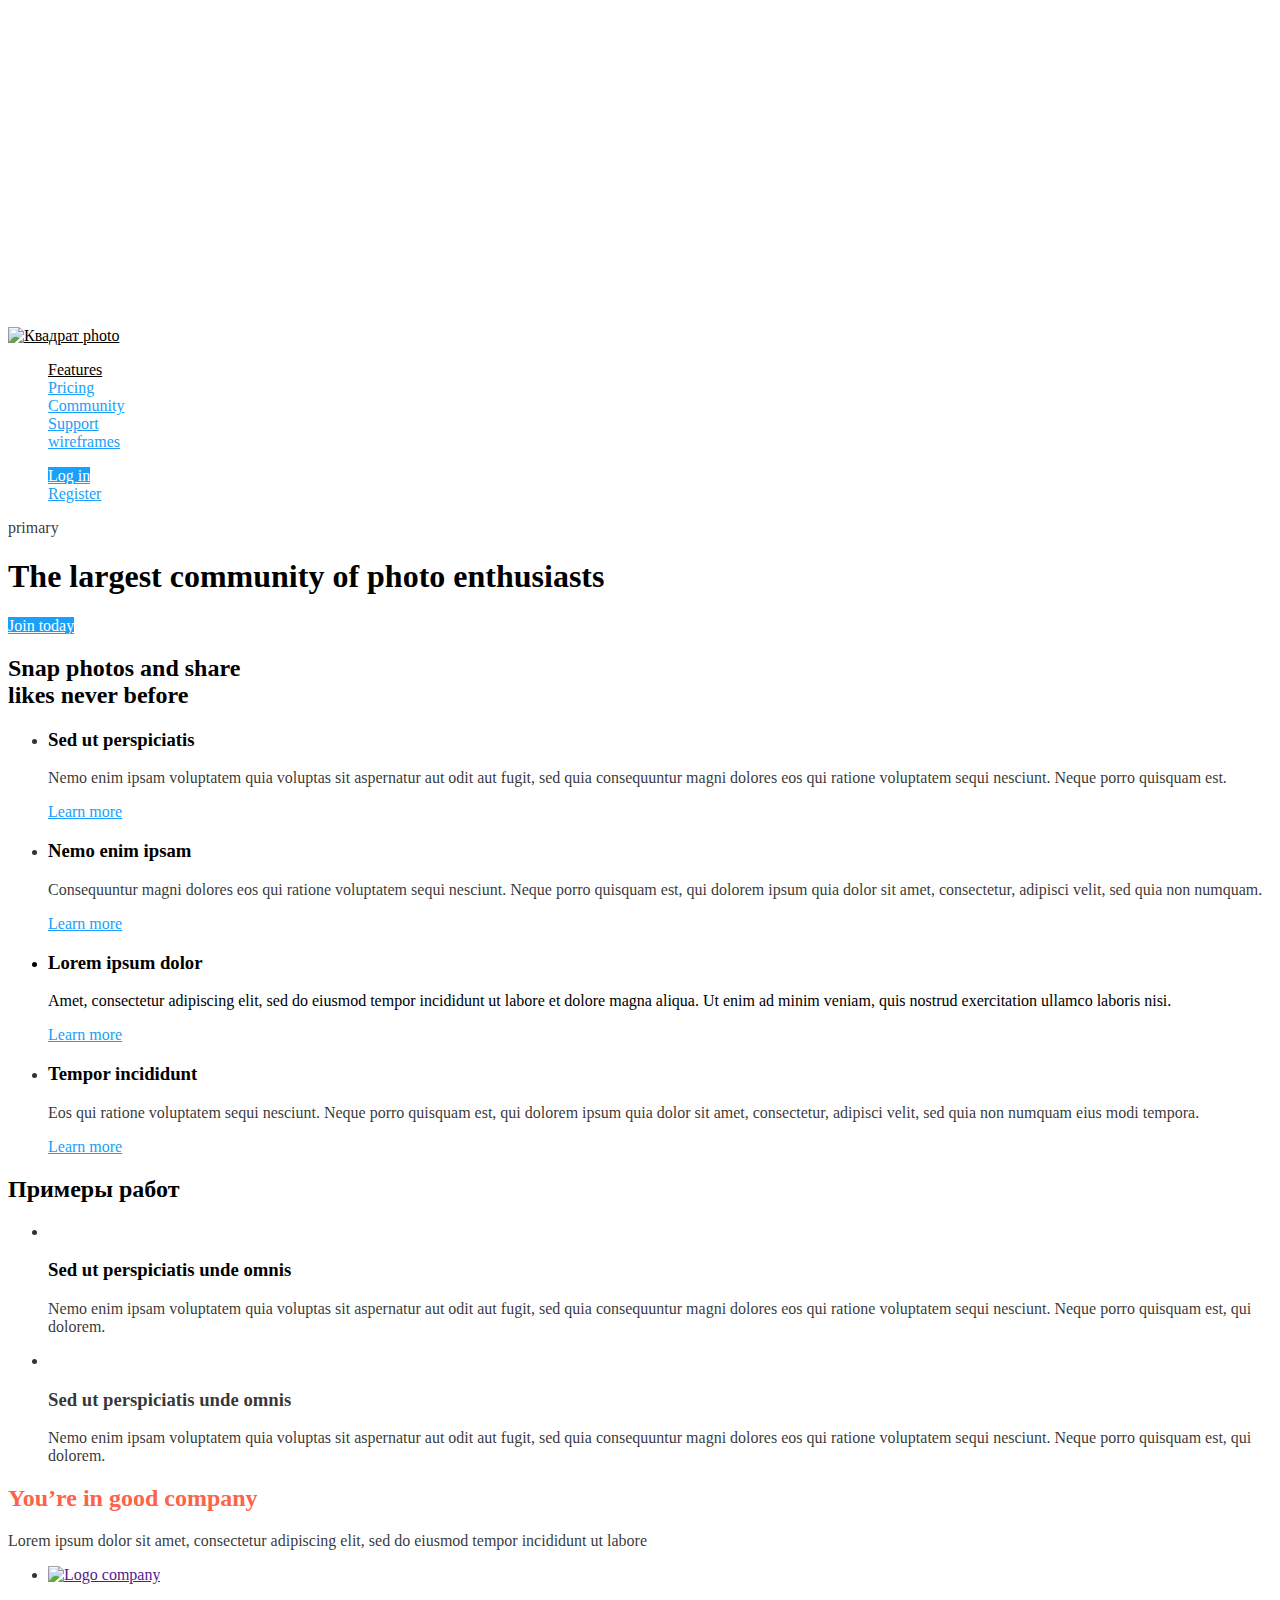
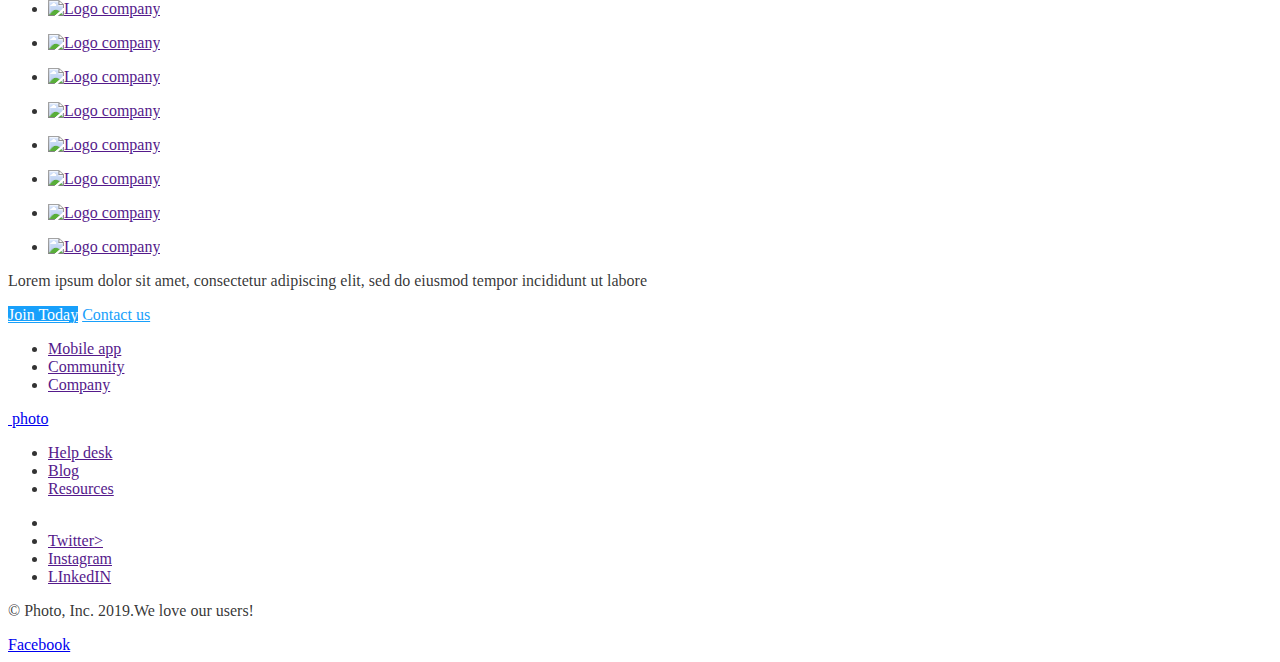
==== index.html @ e20361c2 "окончание 1 занятия 2 мод репа" ====
<!DOCTYPE html>
<html lang="en">
<head>
    <meta charset="UTF-8">
    <meta name="viewport" content="width=device-width, initial-scale=1.0">
    <title>Photo app</title>
    <link rel="stylesheet" href="./css/main.css">
    <link rel="stylesheet" href="./css/commons.css">
</head>

<iframe width="560" height="315" src="https://www.youtube.com/embed/jfKfPfyJRdk" title="YouTube video player"
    frameborder="0" allow="accelerometer; autoplay; clipboard-write; encrypted-media; gyroscope; picture-in-picture"
    allowfullscreen></iframe>

<body class="page">
    <!--Шапка сайта-->
<header>

<nav>
        <a href="http://google.com" class="logo">
            <img src="./imeges/logo.svg" alt="Квадрат" width="200" height="200">
            photo
        </a>
        
        <ul class="site-nav list">
            <li><a href="" class="link current">Features</a></li>
            <li><a href="" class="link">Pricing</a></li>
            <li><a href="./community.html" class="link">Community</a></li>
            <li><a href="" class="link">Support</a></li>
            <li><a href="./wireframes.html" class="link">wireframes</a></li>
        
        </ul>
        
        <ul class="auth-nav list">
        
            <li><a href="" class="button primary">Log in</a></li>
            <li><a href="" class="button secondary ">Register</a></li>
        </ul>
</nav> primary
</header> 

<main>
<!--Герой-->

    <section class="hero">
        <h1 class="hero-title">The largest community of photo enthusiasts</h1>
        <a href="" class="button primary">Join today</a>
    </section>



<!--Преимущества-->
<section class="section">
    <h2 class="section-title">Snap photos and share <br> likes never before</h2>

    <ul class="feature-list">
        <li>
            <h3 class="title">Sed ut perspiciatis</h3>
            <p>Nemo enim ipsam voluptatem quia voluptas sit aspernatur aut odit aut fugit, sed quia consequuntur magni
                dolores eos qui
                ratione voluptatem sequi nesciunt. Neque porro quisquam est.</p>
            <a href="" class="button secondary">Learn more</a>
        </li>
    </ul>

    <ul class="feature-list">
    <li>
        <h3 class="title">Nemo enim ipsam</h3>
        <p>Consequuntur magni dolores eos qui ratione voluptatem sequi nesciunt. Neque porro quisquam est, qui dolorem
            ipsum quia
            dolor sit amet, consectetur, adipisci velit, sed quia non numquam.</p>
        <a href="" class="button secondary">Learn more</a>
    </li>
    </ul>

    <ul class="feature-list">
    <li class="title">
        <h3 class="title">Lorem ipsum dolor</h3>
        <p>Amet, consectetur adipiscing elit, sed do eiusmod tempor incididunt ut labore et dolore magna aliqua. Ut enim
            ad minim
            veniam, quis nostrud exercitation ullamco laboris nisi.</p>
        <a href="" class="button secondary">Learn more</a>
    </li>
    </ul>

    <ul class="feature-list">
    <li>
        <h3 class="title">Tempor incididunt</h3>
        <p>Eos qui ratione voluptatem sequi nesciunt. Neque porro quisquam est, qui dolorem ipsum quia dolor sit amet,
            consectetur,
            adipisci velit, sed quia non numquam eius modi tempora.</p>
        <a href="" class="button secondary">Learn more</a>
    </li>
    </ul>
</section>


<!--Примеры работ-->
<section class="section">
    <h2 class="section-title">Примеры работ</h2>

    <ul class="work-list">
        <li>
            <img src="./imeges/Rectangle(1).png" alt="" width="750">
            <h3 class="title">Sed ut perspiciatis unde omnis</h3>
            <p>Nemo enim ipsam voluptatem quia voluptas sit aspernatur aut odit aut fugit, sed quia consequuntur magni
                dolores eos qui
                ratione voluptatem sequi nesciunt. Neque porro quisquam est, qui dolorem.</p>
        </li>
        <li>
            <img src="./imeges/Rectangle(1).png" alt="" width="750">
            <h3>Sed ut perspiciatis unde omnis</h3 class="title">
            <p>Nemo enim ipsam voluptatem quia voluptas sit aspernatur aut odit aut fugit, sed quia consequuntur magni
                dolores
                eos qui
                ratione voluptatem sequi nesciunt. Neque porro quisquam est, qui dolorem.</p>
        </li>
    </ul>
</section>

<!--Клиенты-->

<section class="section clients"> 
    <!-- дополнительний класс клаентс сверху -->
    <h2 class="section-title">You’re in good company</h2>
    <p>
        Lorem ipsum dolor sit amet, consectetur adipiscing elit, sed do eiusmod tempor incididunt ut labore
    </p>

    <ul>
        <li><a href=""><img src="./imeges/Rectangle(1).png" alt="Logo company"></a></li>
    </ul>
    <ul>
        <li><a href=""><img src="./imeges/Rectangle(1).png" alt="Logo company"></a></li>
    </ul>
    <ul>
        <li><a href=""><img src="./imeges/Rectangle(1).png" alt="Logo company"></a></li>
    </ul>
    <ul>
        <li><a href=""><img src="./imeges/Rectangle(1).png" alt="Logo company"></a></li>
    </ul>
    <ul>
        <li><a href=""><img src="./imeges/Rectangle(1).png" alt="Logo company"></a></li>
    </ul>
    <ul>
        <li><a href=""><img src="./imeges/Rectangle(1).png" alt="Logo company"></a></li>
    </ul>
    <ul>
        <li><a href=""><img src="./imeges/Rectangle(1).png" alt="Logo company"></a></li>
    </ul>
    <ul>
        <li><a href=""><img src="./imeges/Rectangle(1).png" alt="Logo company"></a></li>
    </ul>
    <ul>
        <li><a href=""><img src="./imeges/Rectangle(1).png" alt="Logo company"></a></li>
    </ul>
    </section>

<!--SignUp-->
<section>
    <p>
        Lorem ipsum dolor sit amet, consectetur adipiscing elit, sed do eiusmod tempor incididunt ut labore
    </p>
</section>

<!--Я не джин-->
<div>
    <a href="" class="button primary">Join Today</a>
    <a href="" class="button secondary">Contact us</a>
</div>




</main>

<!--Футер-->
<footer>
    
<ul>
    <li><a href="">Mobile app</a></li>
    <li><a href="">Community</a></li>
    <li><a href="">Company</a></li>
</ul>

<a href="http://google.com">
    <img src="./imeges/logo.svg" alt="">
    photo
</a>

<ul>
    <li><a href="">Help desk</a></li>
    <li><a href="">Blog</a></li>
    <li><a href="">Resources</a></li>
</ul>

<ul>
    <li><a href=""aria-label="Facebook link"></a></li>
    <li><a href=""aria-label="Twitter link">Twitter></a></li>
    <li><a href=""aria-label="Instagram link">Instagram</a></li>
    <li><a href=""aria-label="LInkedIN link">LInkedIN</a></li>
</ul>

<p>
    &#169; Photo, Inc. 2019.<span class="accent">We love our users!</span> 
</p>
</footer>


<a href="https://www.facebook.com/" target="_blank" rel="noreferrer noopener">
    Facebook
</a>

<a href=""></a>
</body>
</html>
---- css/main.css ----
/* цвет основного текста #000000 */
/* вторичный цвет текста rgba(0, 0, 0, 0.8)  */

/* белый цвет #FFFFFF */
/* акценты #18A0FB */
/* вторичный цвет фона #F5F5F5 */
 
 :root {
    --primary-text-color: rgba(0, 0, 0, 0.8);
    --title-text-color: black;
    --accent-color: #18A0FB;
    --primary-white-color:#ffffff 
    
 }
 
 body {
    background:var(--primary-white-color);
    color: var(--primary-text-color);
}

.list {
    list-style: none;
}


.logo {
    color: var(--title-text-color);

}

/* ми перебили вар на другой акцент внутри переменной  --new-accent: red;
    color: var(--accent-color) поменяли на новую*/
.logo:hover {
    --new-accent: red;
    color: var(--new-accent);
}


/* site nav */
.site-nav .link{
    color: var(--accent-color)
    ;
}
.site-nav .link:hover, .site-nav .link:focus {
    color: var(--title-text-color);}

    .site-nav .link.current {
        color: var(--title-text-color);
    }

.clients > .section-title {
    color: tomato;
}

/* hero */
.hero-title {
    color: var(--title-text-color);
}

/* section */
.section-title {
    color: var(--title-text-color);

}

/* features селектор потомка*/
.feature-list  .title {
    color: var(--title-text-color);
}



/* works */
.work-list .title {
    color: var(--title-text-color)
}

/* class buttom - это кнопки ссылочки : типа регестрация и тд  перебили засчет того,что дали дополнительный класс прймери*/
.button {
    color: var(--title-text-color);
    background-color: var(--primary-white-color);
}

.button.primary {
    color: var(--primary-white-color); 
    background-color: var(--accent-color); 
     
} 

.button.secondary {
    color: var(--accent-color); 
    background-color: var(--primary-white-color); 
 
}
---- css/commons.css ----
:root {
    --primary-text-color: rgba(0, 0, 0, 0.8);
    --title-text-color: black;
    --accent-color: #18A0FB;
    --primary-white-color:#ffffff 
    
 }
 
 body {
    background:var(--primary-white-color);
    color: var(--primary-text-color);
 }

    /* site nav */
.site-nav .link{
    color: var(--accent-color)
    ;
}
.site-nav .link:hover, .site-nav .link:focus {
    color: var(--title-text-color);}

    .site-nav .link.current {
        color: var(--title-text-color);
    }

.clients > .section-title {
    color: tomato;
}
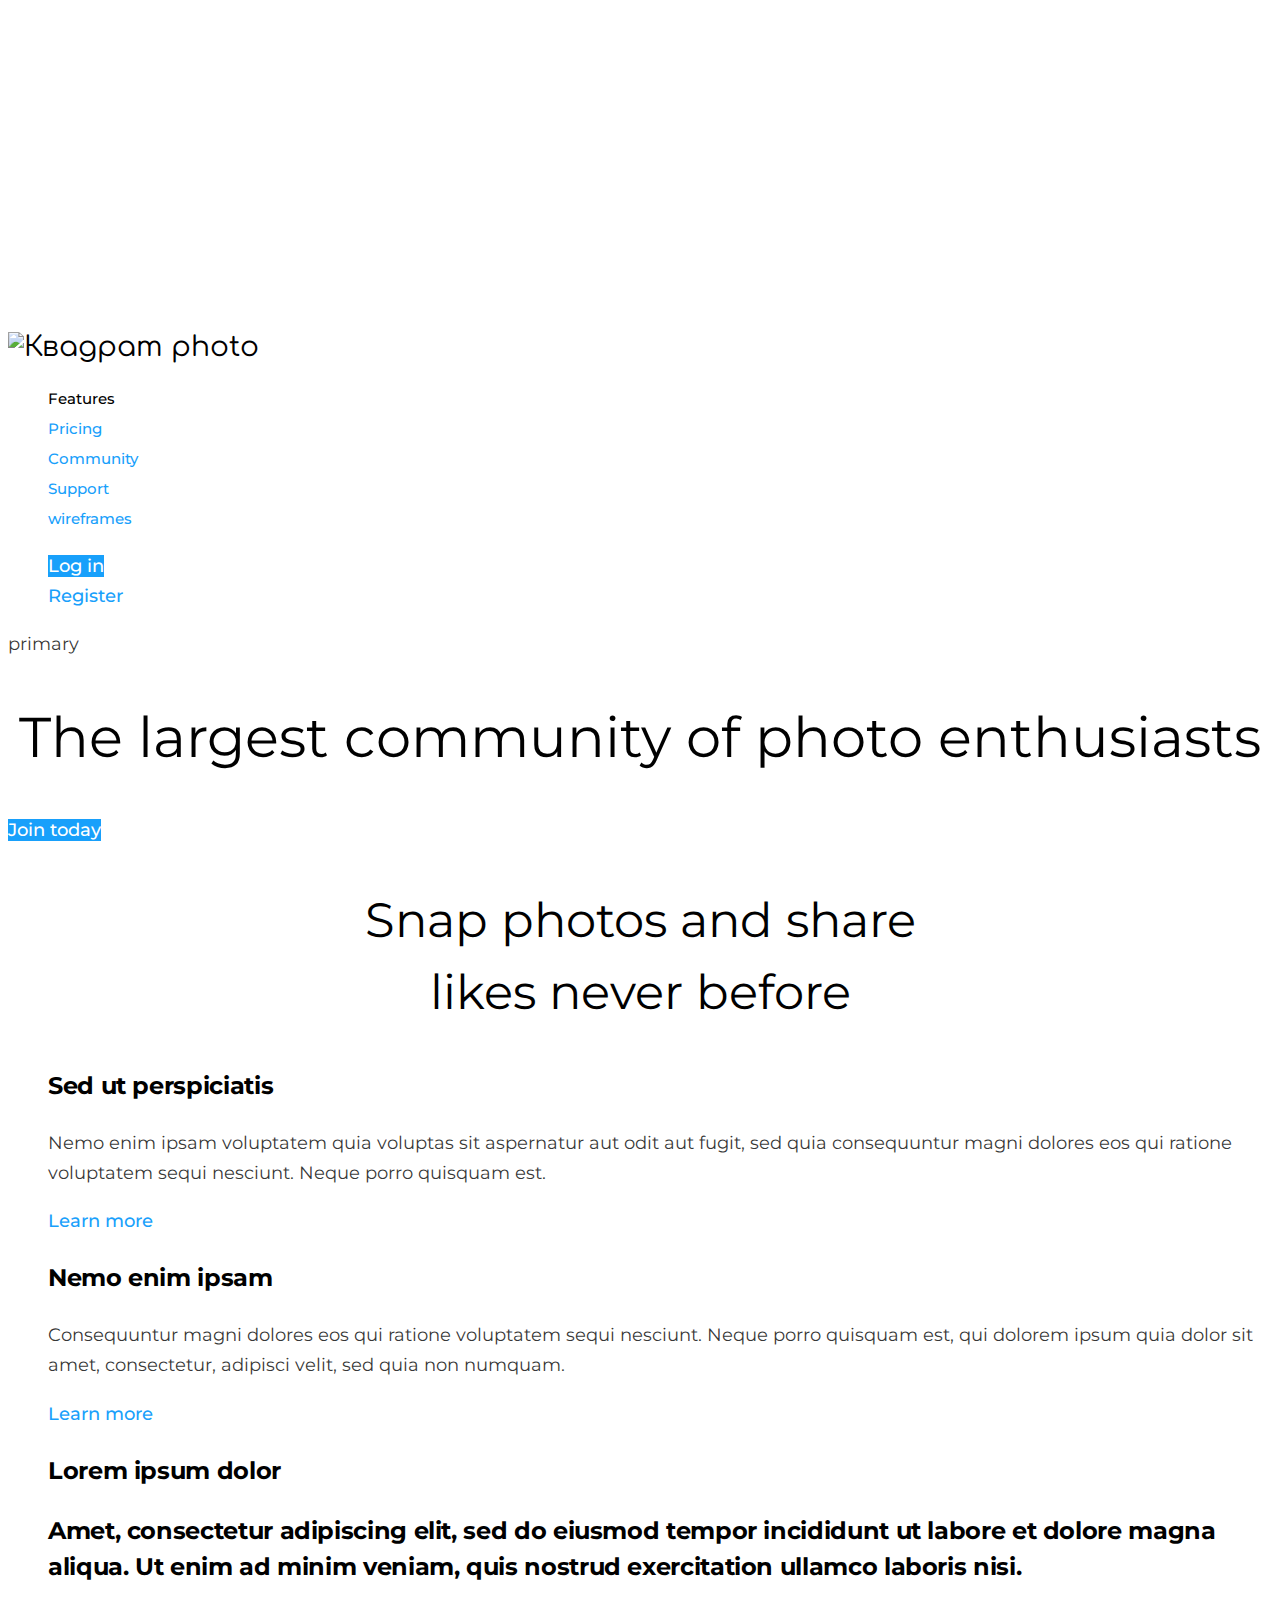
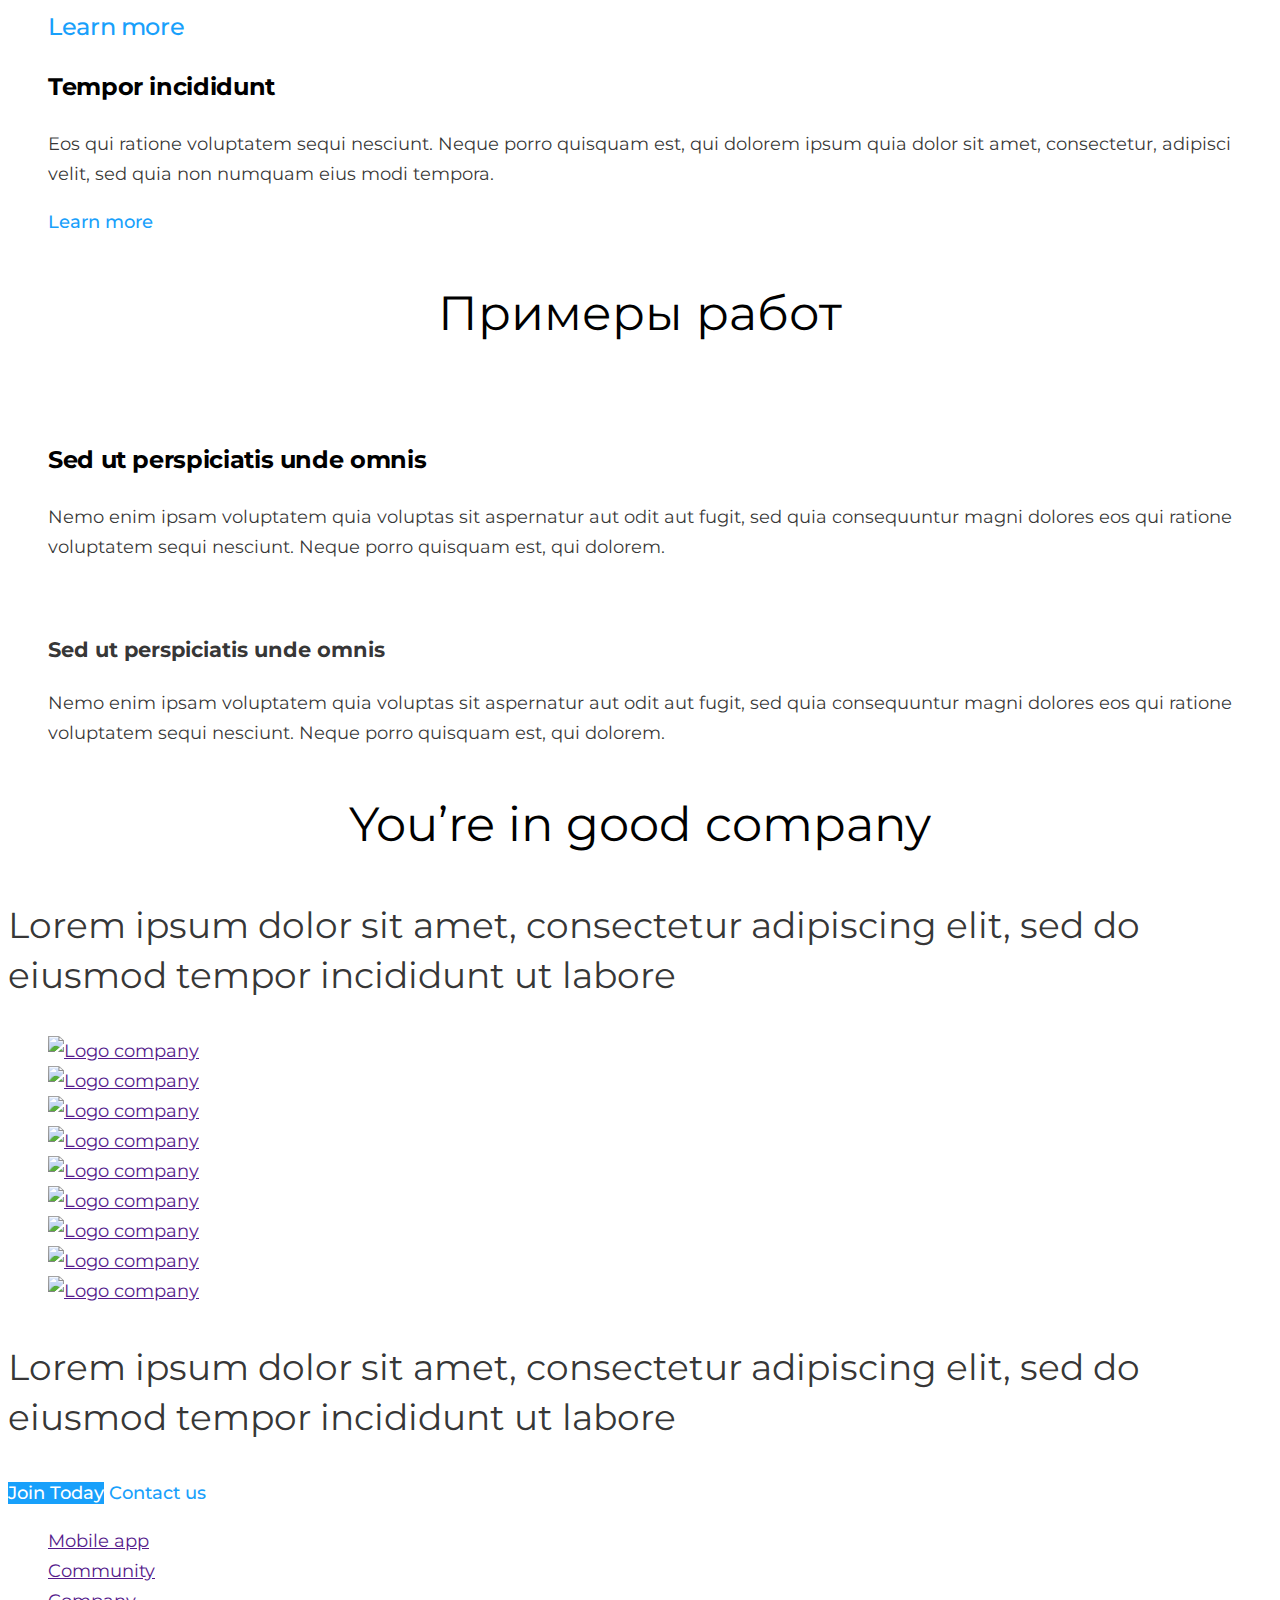
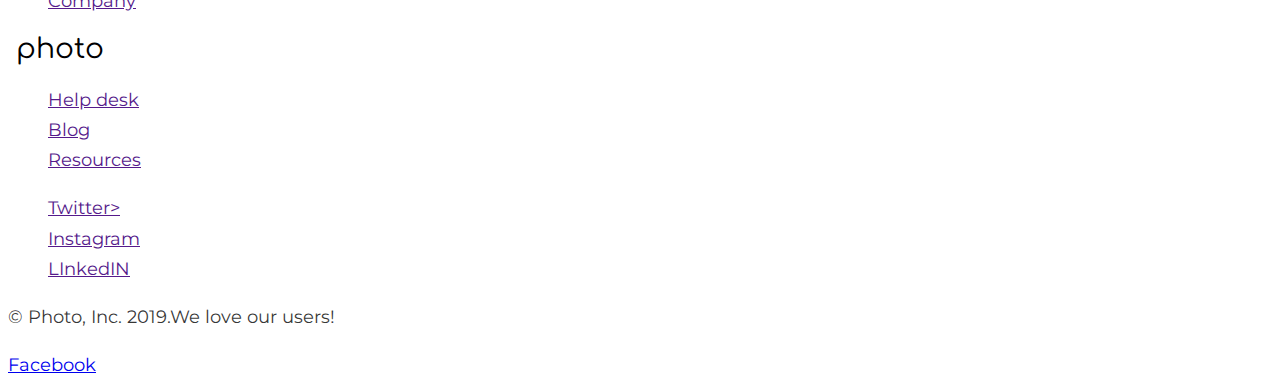
==== commit 99f13de5: "завершения2 занятия 2 модуль" ====
--- a/index.html
+++ b/index.html
@@ -4,6 +4,11 @@
     <meta charset="UTF-8">
     <meta name="viewport" content="width=device-width, initial-scale=1.0">
     <title>Photo app</title>
+    
+    <link rel="preconnect" href="https://fonts.googleapis.com">
+<link rel="preconnect" href="https://fonts.gstatic.com" crossorigin>
+<link href="https://fonts.googleapis.com/css2?family=Comfortaa&family=Montserrat:wght@400;500;700&display=swap" rel="stylesheet">
+
     <link rel="stylesheet" href="./css/main.css">
     <link rel="stylesheet" href="./css/commons.css">
 </head>
@@ -53,17 +58,17 @@
 <section class="section">
     <h2 class="section-title">Snap photos and share <br> likes never before</h2>
 
-    <ul class="feature-list">
+    <ul class="feature-list list">
         <li>
             <h3 class="title">Sed ut perspiciatis</h3>
-            <p>Nemo enim ipsam voluptatem quia voluptas sit aspernatur aut odit aut fugit, sed quia consequuntur magni
+            <p >Nemo enim ipsam voluptatem quia voluptas sit aspernatur aut odit aut fugit, sed quia consequuntur magni
                 dolores eos qui
                 ratione voluptatem sequi nesciunt. Neque porro quisquam est.</p>
             <a href="" class="button secondary">Learn more</a>
         </li>
     </ul>
 
-    <ul class="feature-list">
+    <ul class="feature-list list">
     <li>
         <h3 class="title">Nemo enim ipsam</h3>
         <p>Consequuntur magni dolores eos qui ratione voluptatem sequi nesciunt. Neque porro quisquam est, qui dolorem
@@ -73,7 +78,7 @@
     </li>
     </ul>
 
-    <ul class="feature-list">
+    <ul class="feature-list list">
     <li class="title">
         <h3 class="title">Lorem ipsum dolor</h3>
         <p>Amet, consectetur adipiscing elit, sed do eiusmod tempor incididunt ut labore et dolore magna aliqua. Ut enim
@@ -83,7 +88,7 @@
     </li>
     </ul>
 
-    <ul class="feature-list">
+    <ul class="feature-list list">
     <li>
         <h3 class="title">Tempor incididunt</h3>
         <p>Eos qui ratione voluptatem sequi nesciunt. Neque porro quisquam est, qui dolorem ipsum quia dolor sit amet,
@@ -99,7 +104,7 @@
 <section class="section">
     <h2 class="section-title">Примеры работ</h2>
 
-    <ul class="work-list">
+    <ul class="work-list list">
         <li>
             <img src="./imeges/Rectangle(1).png" alt="" width="750">
             <h3 class="title">Sed ut perspiciatis unde omnis</h3>
@@ -120,45 +125,44 @@
 
 <!--Клиенты-->
 
-<section class="section clients"> 
+<section class="section"> 
     <!-- дополнительний класс клаентс сверху -->
     <h2 class="section-title">You’re in good company</h2>
-    <p>
+    <p class="section-description">
         Lorem ipsum dolor sit amet, consectetur adipiscing elit, sed do eiusmod tempor incididunt ut labore
     </p>
 
-    <ul>
-        <li><a href=""><img src="./imeges/Rectangle(1).png" alt="Logo company"></a></li>
-    </ul>
-    <ul>
-        <li><a href=""><img src="./imeges/Rectangle(1).png" alt="Logo company"></a></li>
-    </ul>
-    <ul>
-        <li><a href=""><img src="./imeges/Rectangle(1).png" alt="Logo company"></a></li>
-    </ul>
-    <ul>
-        <li><a href=""><img src="./imeges/Rectangle(1).png" alt="Logo company"></a></li>
-    </ul>
-    <ul>
-        <li><a href=""><img src="./imeges/Rectangle(1).png" alt="Logo company"></a></li>
-    </ul>
-    <ul>
-        <li><a href=""><img src="./imeges/Rectangle(1).png" alt="Logo company"></a></li>
-    </ul>
-    <ul>
-        <li><a href=""><img src="./imeges/Rectangle(1).png" alt="Logo company"></a></li>
-    </ul>
-    <ul>
-        <li><a href=""><img src="./imeges/Rectangle(1).png" alt="Logo company"></a></li>
-    </ul>
-    <ul>
+    <ul class="list">
+        <li><a href=""><img src="./imeges/Rectangle(1).png" alt="Logo company"></a></li>
+   
+  
+        <li><a href=""><img src="./imeges/Rectangle(1).png" alt="Logo company"></a></li>
+   
+    
+        <li><a href=""><img src="./imeges/Rectangle(1).png" alt="Logo company"></a></li>
+   
+   
+        <li><a href=""><img src="./imeges/Rectangle(1).png" alt="Logo company"></a></li>
+    
+ 
+        <li><a href=""><img src="./imeges/Rectangle(1).png" alt="Logo company"></a></li>
+    
+  
+        <li><a href=""><img src="./imeges/Rectangle(1).png" alt="Logo company"></a></li>
+  
+ 
+        <li><a href=""><img src="./imeges/Rectangle(1).png" alt="Logo company"></a></li>
+    
+   
+        <li><a href=""><img src="./imeges/Rectangle(1).png" alt="Logo company"></a></li>
+  
         <li><a href=""><img src="./imeges/Rectangle(1).png" alt="Logo company"></a></li>
     </ul>
     </section>
 
 <!--SignUp-->
 <section>
-    <p>
+    <p class="section-description">
         Lorem ipsum dolor sit amet, consectetur adipiscing elit, sed do eiusmod tempor incididunt ut labore
     </p>
 </section>
@@ -177,24 +181,24 @@
 <!--Футер-->
 <footer>
     
-<ul>
+<ul class="list">
     <li><a href="">Mobile app</a></li>
     <li><a href="">Community</a></li>
     <li><a href="">Company</a></li>
 </ul>
 
-<a href="http://google.com">
+<a href="http://google.com" class="logo">
     <img src="./imeges/logo.svg" alt="">
     photo
 </a>
 
-<ul>
+<ul class="list">
     <li><a href="">Help desk</a></li>
     <li><a href="">Blog</a></li>
     <li><a href="">Resources</a></li>
 </ul>
 
-<ul>
+<ul class="list">
     <li><a href=""aria-label="Facebook link"></a></li>
     <li><a href=""aria-label="Twitter link">Twitter></a></li>
     <li><a href=""aria-label="Instagram link">Instagram</a></li>
--- a/css/main.css
+++ b/css/main.css
@@ -13,18 +13,27 @@
     
  }
  
- body {
+  body {
     background:var(--primary-white-color);
     color: var(--primary-text-color);
+    font-family: Montserrat, sans-serif;
+    font-size: 18px;
+    line-height: 1.67;
 }
 
 .list {
     list-style: none;
 }
 
-
+/* logo */
 .logo {
     color: var(--title-text-color);
+    font-family: Comfortaa,cursive; 
+
+font-size: 28px;
+line-height: 1.14;
+
+text-decoration: none;
 
 }
 
@@ -40,6 +49,11 @@
 .site-nav .link{
     color: var(--accent-color)
     ;
+font-weight: 500;
+font-size: 15px;
+line-height: 1.2;
+text-decoration: none;
+
 }
 .site-nav .link:hover, .site-nav .link:focus {
     color: var(--title-text-color);}
@@ -55,30 +69,55 @@
 /* hero */
 .hero-title {
     color: var(--title-text-color);
+    
+font-weight: 400;
+font-size: 56px;
+line-height: 1.43;
+text-align: center;
 }
 
 /* section */
 .section-title {
     color: var(--title-text-color);
+ 
+font-weight: 400;
+font-size: 48px;
+line-height: 1.5;
+text-align: center;
 
 }
 
-/* features селектор потомка*/
-.feature-list  .title {
+.section-description {
+    font-weight: 400;
+font-size: 36px;
+line-height: 1.39;
+}
+
+/* features селектор потомка добавили works лист, потому что оденаковіе характеристики*/
+.feature-list .title,
+.work-list .title {
     color: var(--title-text-color);
+ 
+font-weight: 700;
+font-size: 24px;
+line-height: 1.5;
+
+
+letter-spacing: -0.015em;
 }
 
 
+/* works */
 
-/* works */
-.work-list .title {
-    color: var(--title-text-color)
-}
 
 /* class buttom - это кнопки ссылочки : типа регестрация и тд  перебили засчет того,что дали дополнительный класс прймери*/
 .button {
     color: var(--title-text-color);
     background-color: var(--primary-white-color);
+    font-weight: 500;
+font-size: 1.2;
+line-height: 18px;
+text-decoration: none;
 }
 
 .button.primary {
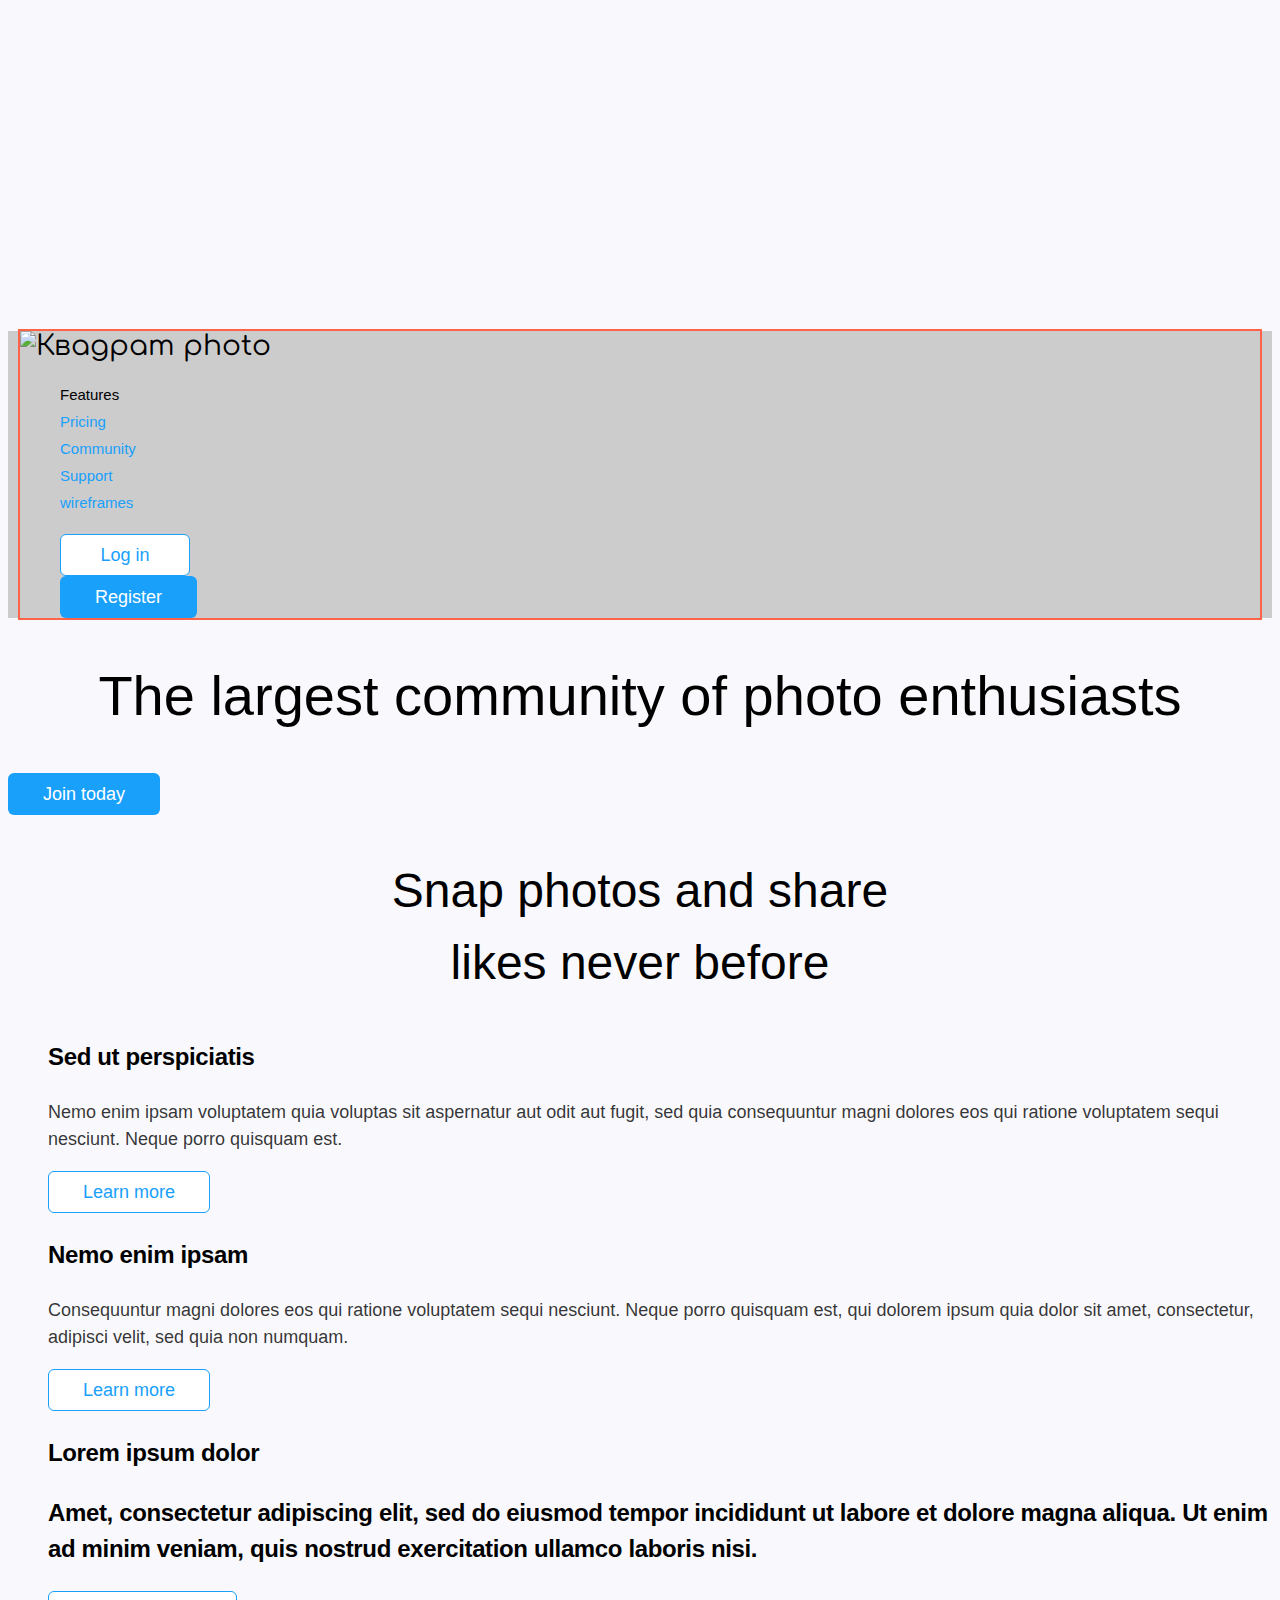
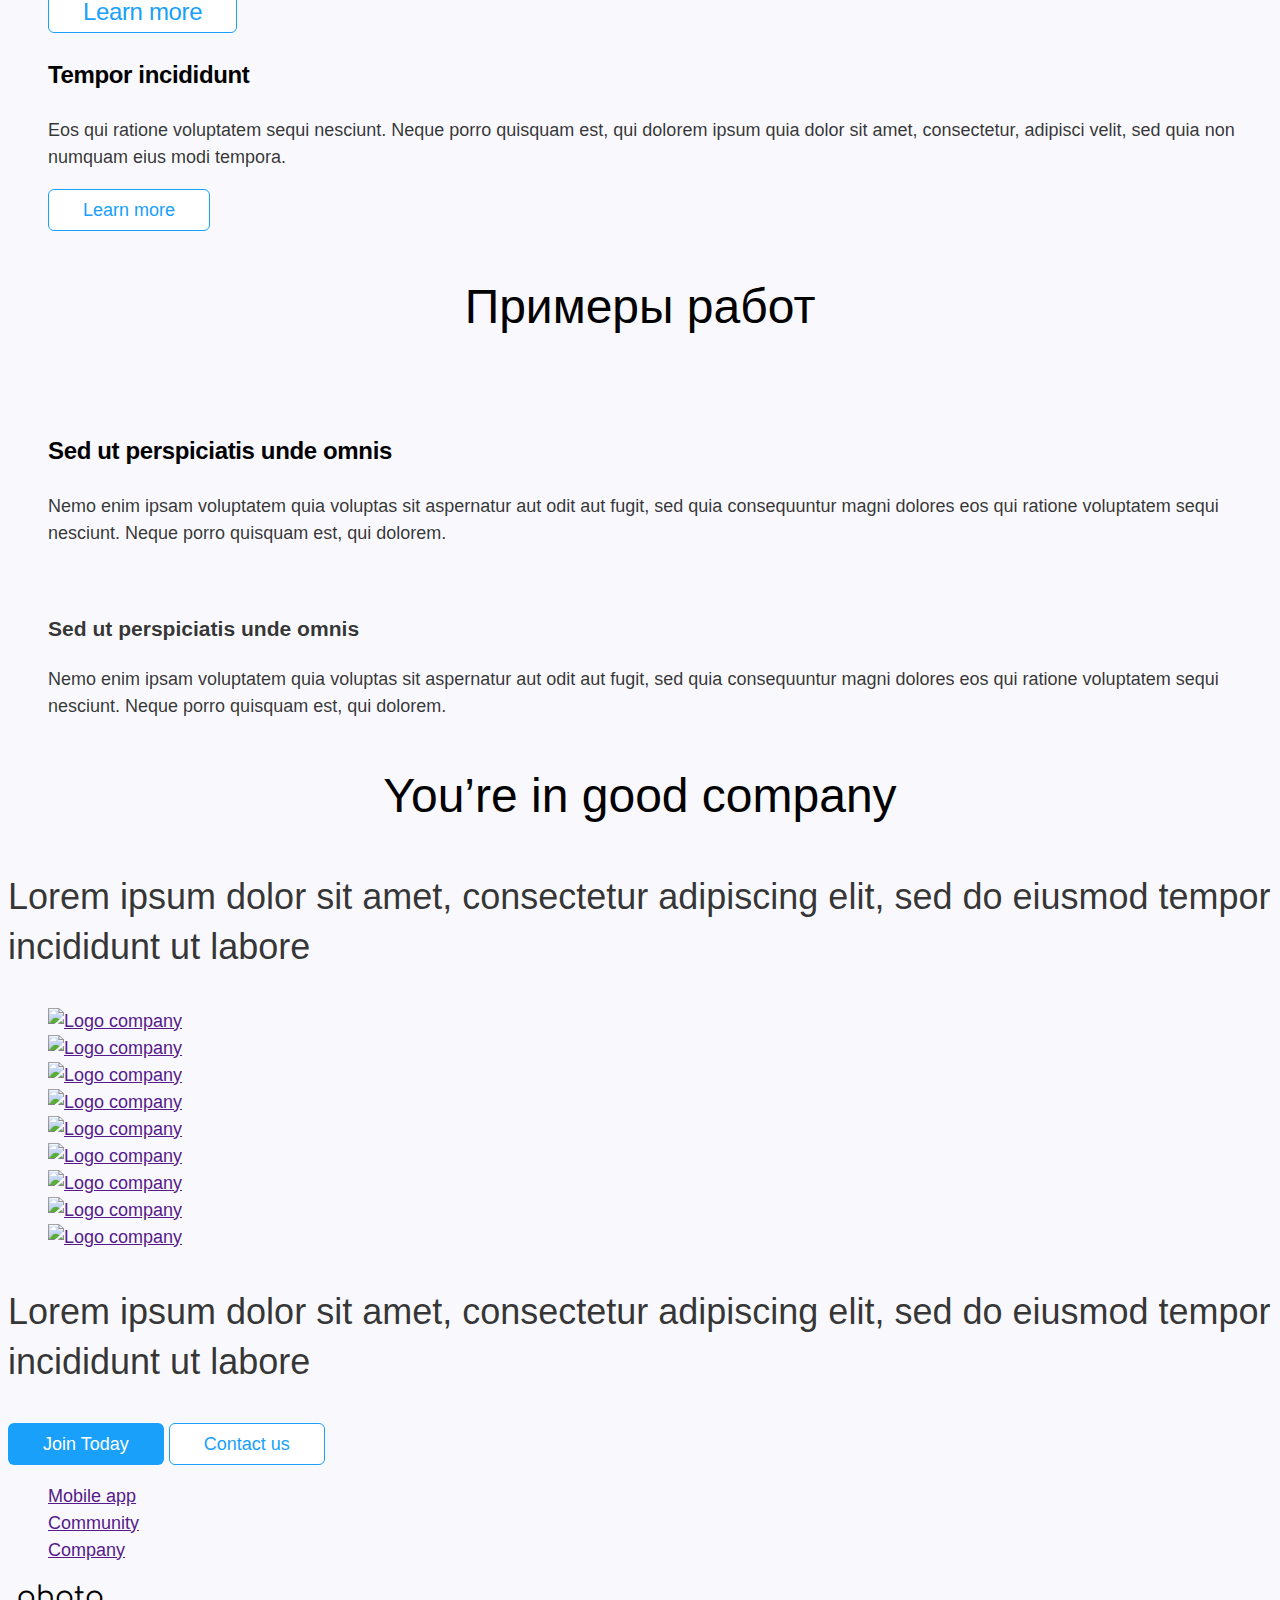
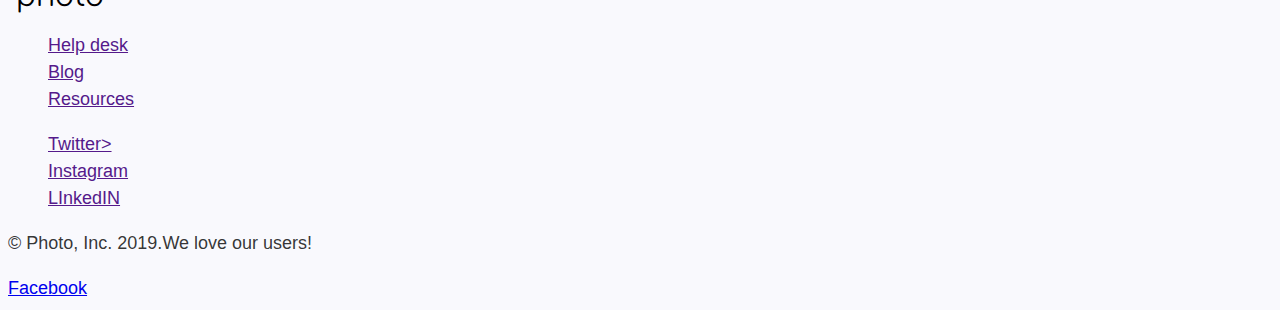
==== commit d4f981e2: "3 модуль 1 занятие продолжение кнопки" ====
--- a/index.html
+++ b/index.html
@@ -9,8 +9,11 @@
 <link rel="preconnect" href="https://fonts.gstatic.com" crossorigin>
 <link href="https://fonts.googleapis.com/css2?family=Comfortaa&family=Montserrat:wght@400;500;700&display=swap" rel="stylesheet">
 
+<link rel="stylesheet" href="https://cdnjs.cloudflare.com/ajax/libs/modern-normalize/1.1.0/modern-normalize.min.css" integrity="sha512-wpPYUAdjBVSE4KJnH1VR1HeZfpl1ub8YT/NKx4PuQ5NmX2tKuGu6U/JRp5y+Y8XG2tV+wKQpNHVUX03MfMFn9Q==" crossorigin="anonymous" referrerpolicy="no-referrer" />
+
     <link rel="stylesheet" href="./css/main.css">
-    <link rel="stylesheet" href="./css/commons.css">
+    <link rel="stylesheet" href="./css/community.css">
+    
 </head>
 
 <iframe width="560" height="315" src="https://www.youtube.com/embed/jfKfPfyJRdk" title="YouTube video player"
@@ -19,9 +22,11 @@
 
 <body class="page">
     <!--Шапка сайта-->
-<header>
-
-<nav>
+<header class="page-header">
+
+    <div class="container">
+<nav> 
+    <!-- или просто дать дополнительній класс наву Контейнер  -->
         <a href="http://google.com" class="logo">
             <img src="./imeges/logo.svg" alt="Квадрат" width="200" height="200">
             photo
@@ -38,11 +43,14 @@
         
         <ul class="auth-nav list">
         
-            <li><a href="" class="button primary">Log in</a></li>
-            <li><a href="" class="button secondary ">Register</a></li>
+            <li><a href="" class="button secondary">Log in</a></li>
+            <li><a href="" class="button primary ">Register</a></li>
         </ul>
-</nav> primary
+</nav>
+</div>
 </header> 
+
+
 
 <main>
 <!--Герой-->
@@ -216,7 +224,10 @@
 </a>
 
 <a href=""></a>
+
+
 </body>
+
 </html>
 
 
--- a/css/main.css
+++ b/css/main.css
@@ -25,6 +25,14 @@
     list-style: none;
 }
 
+/* 3 модуль 1 занятия контейнеры */
+.container {
+    margin-left: auto;
+    margin-right: auto;
+    width: 1240px;
+    outline: 2px solid tomato;
+}
+
 /* logo */
 .logo {
     color: var(--title-text-color);
@@ -44,6 +52,10 @@
     color: var(--new-accent);
 }
 
+/* 3 модуль 1 заняттия КОНТЕЙНЕРЫ */
+.page-header {
+    background-color: #ccc;
+}
 
 /* site nav */
 .site-nav .link{
@@ -111,23 +123,70 @@
 
 
 /* class buttom - это кнопки ссылочки : типа регестрация и тд  перебили засчет того,что дали дополнительный класс прймери*/
+
+/* 3 мод 1 зан - 1.бордер и 2.паддинг для кнопки , 3.дисплей инлайн блок для кнопки 4.ширина для кнопки 5.текст елайн -центр для текста, чтоби текст кнопок внутри стоял по центру */
+
+/* 3 мод 1 занят задали бордер (рамку) для кнопки, цвет транспарент - прозрачний цвет*/
 .button {
+    display: inline-block;
+    border: 1px solid transparent; 
+    border-radius: 6px;
+    padding: 11px 34px;
+    min-width: 130px;
+
     color: var(--title-text-color);
     background-color: var(--primary-white-color);
+
     font-weight: 500;
-font-size: 1.2;
-line-height: 18px;
-text-decoration: none;
+    font-size: 1.2;
+    line-height: 18px;
+    text-decoration: none;
+    text-align: center;
+
 }
+
 
 .button.primary {
     color: var(--primary-white-color); 
     background-color: var(--accent-color); 
-     
+         
 } 
 
+
+/* 3 мод 1 занят задали бордер (рамку) для кнопки транспарент више общую, применили бордер калер для рамки на синий */
 .button.secondary {
+    border-color: var(--accent-color);
     color: var(--accent-color); 
     background-color: var(--primary-white-color); 
- 
-}+}
+
+/* робота с репетой */
+*,
+*::before,
+*::after {
+  box-sizing: border-box;
+}
+
+body {
+  font-family: sans-serif;
+  line-height: 1.5;
+  background-color: #f9f9fd;
+}
+
+.text {
+  background-color: tomato;
+  color: white;
+  padding-left: 10px;
+  padding-right: 10px;
+  border-left: 10px solid #2196f3;
+  border-right: 10px solid #2196f3;
+
+  /* Let's give the inline <span> element the top
+      and bottom margins, and borders that don't work.   */
+  padding-top: 100px;
+  padding-bottom: 100px;
+  border-top: 10px solid #2196f3;
+  border-bottom: 10px solid #2196f3;
+}
+
+
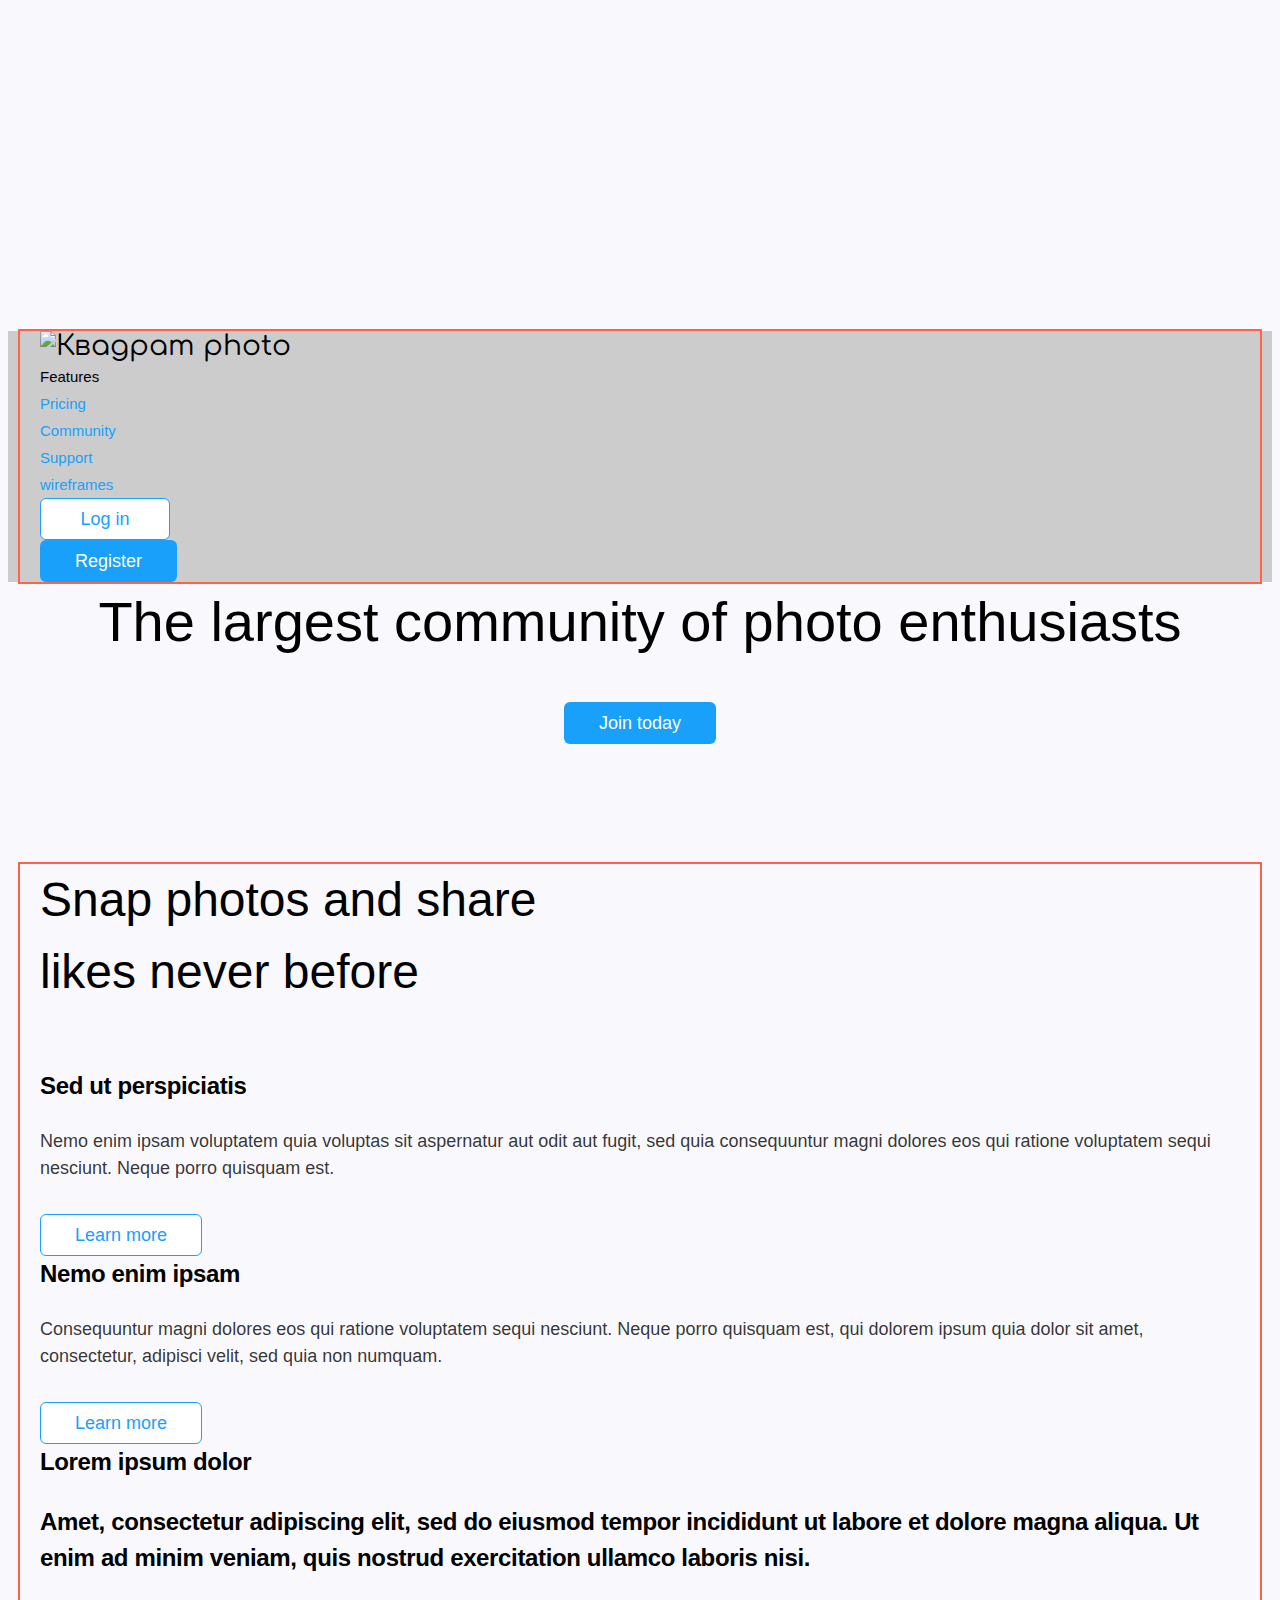
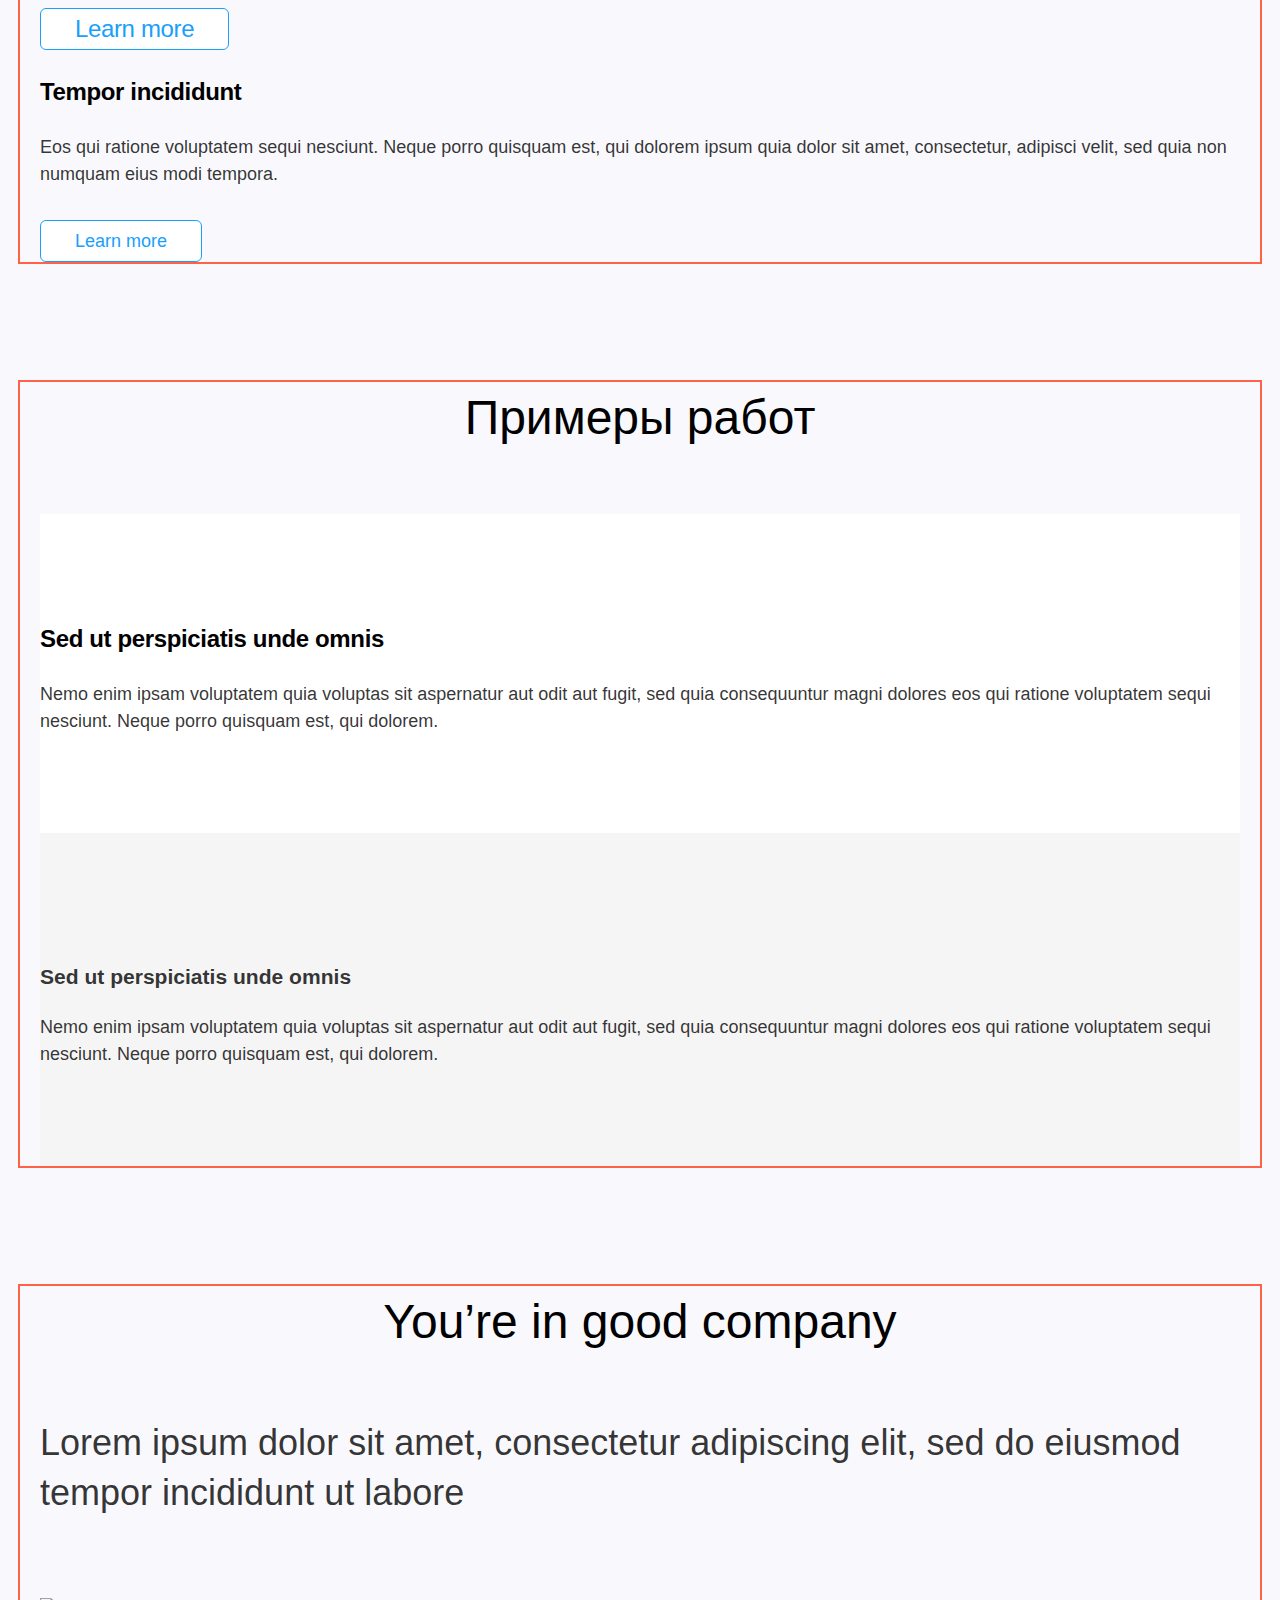
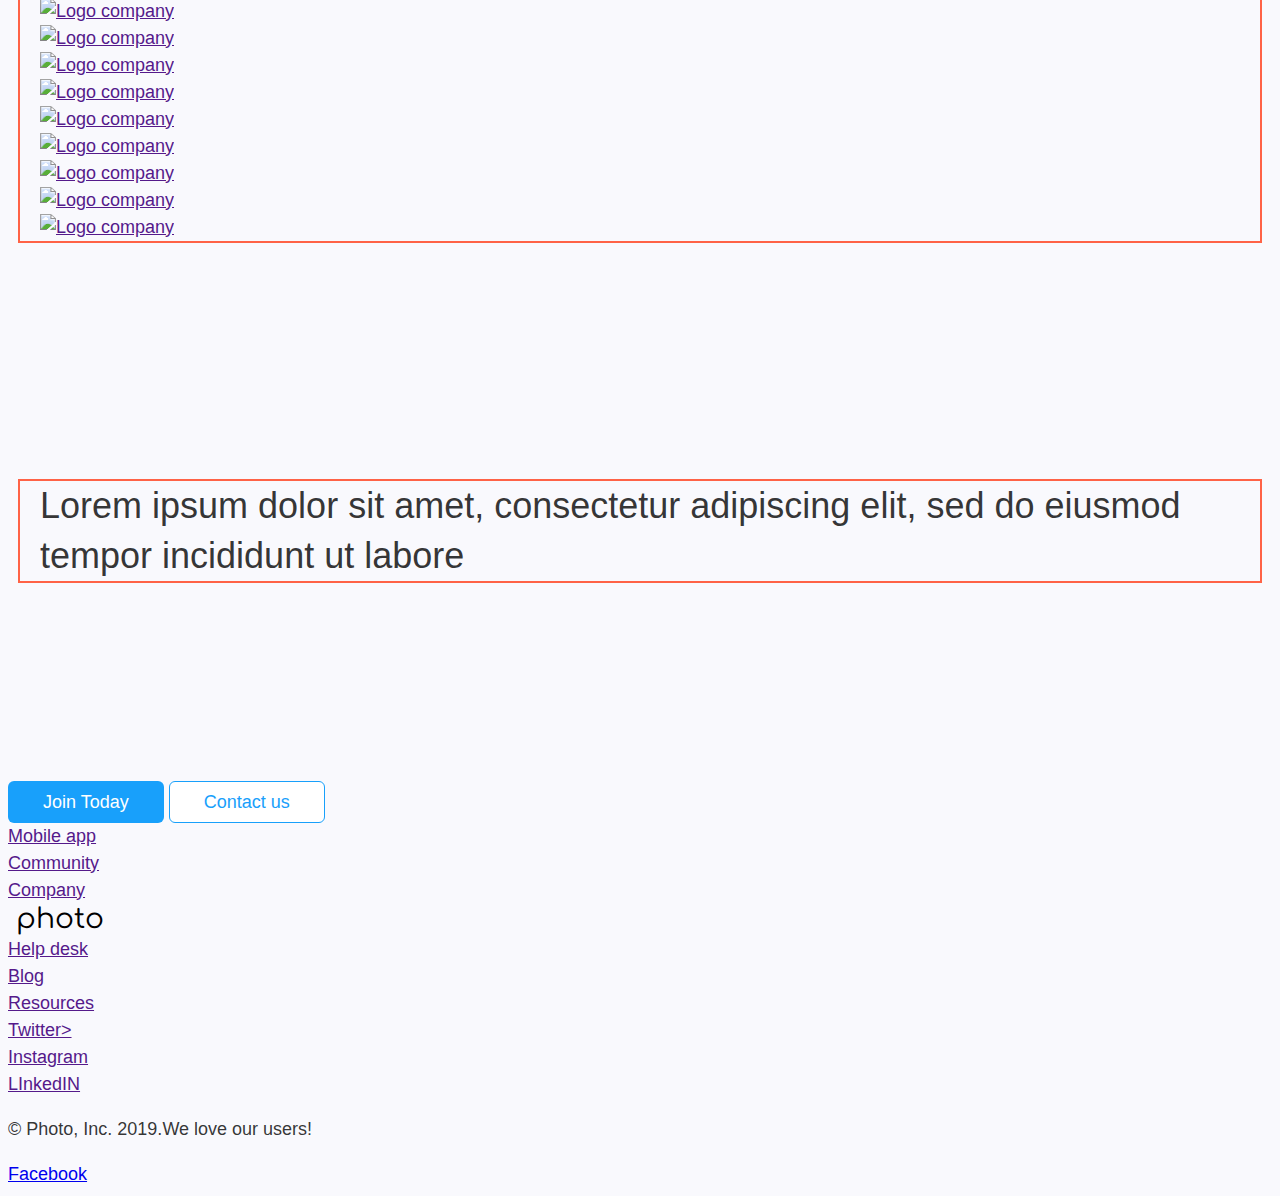
==== commit 884b7d74: "3 занятие саша полностью сделала" ====
--- a/index.html
+++ b/index.html
@@ -64,7 +64,8 @@
 
 <!--Преимущества-->
 <section class="section">
-    <h2 class="section-title">Snap photos and share <br> likes never before</h2>
+    <div class="container">
+        <h2 class="section-title">Snap photos and share <br> likes never before</h2>
 
     <ul class="feature-list list">
         <li>
@@ -105,22 +106,25 @@
         <a href="" class="button secondary">Learn more</a>
     </li>
     </ul>
+    </div>
 </section>
 
 
 <!--Примеры работ-->
-<section class="section">
-    <h2 class="section-title">Примеры работ</h2>
+<section class="section no-padding">
+
+<div class="container">
+    <h2 class="section-title centred">Примеры работ</h2>
 
     <ul class="work-list list">
-        <li>
+        <li class="item">
             <img src="./imeges/Rectangle(1).png" alt="" width="750">
             <h3 class="title">Sed ut perspiciatis unde omnis</h3>
             <p>Nemo enim ipsam voluptatem quia voluptas sit aspernatur aut odit aut fugit, sed quia consequuntur magni
                 dolores eos qui
                 ratione voluptatem sequi nesciunt. Neque porro quisquam est, qui dolorem.</p>
         </li>
-        <li>
+        <li class="item">
             <img src="./imeges/Rectangle(1).png" alt="" width="750">
             <h3>Sed ut perspiciatis unde omnis</h3 class="title">
             <p>Nemo enim ipsam voluptatem quia voluptas sit aspernatur aut odit aut fugit, sed quia consequuntur magni
@@ -129,13 +133,15 @@
                 ratione voluptatem sequi nesciunt. Neque porro quisquam est, qui dolorem.</p>
         </li>
     </ul>
+</div>
 </section>
 
 <!--Клиенты-->
 
 <section class="section"> 
-    <!-- дополнительний класс клаентс сверху -->
-    <h2 class="section-title">You’re in good company</h2>
+    <div class="container">
+        <!-- дополнительний класс клаентс сверху -->
+    <h2 class="section-title centred" >You’re in good company</h2>
     <p class="section-description">
         Lorem ipsum dolor sit amet, consectetur adipiscing elit, sed do eiusmod tempor incididunt ut labore
     </p>
@@ -166,13 +172,16 @@
   
         <li><a href=""><img src="./imeges/Rectangle(1).png" alt="Logo company"></a></li>
     </ul>
+    </div>
     </section>
 
 <!--SignUp-->
-<section>
-    <p class="section-description">
-        Lorem ipsum dolor sit amet, consectetur adipiscing elit, sed do eiusmod tempor incididunt ut labore
-    </p>
+<section class="section">
+    <div class="container">
+        <p class="section-description">
+            Lorem ipsum dolor sit amet, consectetur adipiscing elit, sed do eiusmod tempor incididunt ut labore
+        </p>
+    </div>
 </section>
 
 <!--Я не джин-->
--- a/css/main.css
+++ b/css/main.css
@@ -9,7 +9,10 @@
     --primary-text-color: rgba(0, 0, 0, 0.8);
     --title-text-color: black;
     --accent-color: #18A0FB;
-    --primary-white-color:#ffffff 
+    --primary-white-color:#ffffff;
+
+    /* 3 мод 1 зан. Дали для секции, которая с разными фонами дополнит фон */
+    --secondary-bg-color: #f5f5f5;
     
  }
  
@@ -21,16 +24,23 @@
     line-height: 1.67;
 }
 
+
+/* 3 зан 1 лек сбросили автоматические марджаны и паддинги от бразера во всех списках  */
 .list {
     list-style: none;
-}
-
-/* 3 модуль 1 занятия контейнеры */
+    padding: 0;
+    margin: 0;
+}
+
+/* 3 модуль 1 занятия контейнеры (контейнер не должен иметь своих паддингов его задача обернуть и центрировать горизонтально, вертикально он ничего не должен делать) */
+/* 3 модуль 1 занят Дали паддинги целим кантейнирам  */
 .container {
     margin-left: auto;
     margin-right: auto;
     width: 1240px;
     outline: 2px solid tomato;
+    padding-right: 20px;
+    padding-left: 20px;
 }
 
 /* logo */
@@ -78,36 +88,80 @@
     color: tomato;
 }
 
-/* hero */
+/* hero 
+3 лекция 1 зан - 1.сбрасываем марджаны 2.отодвигаем нижн марджаном заголовок от кнопки
+ */
+
+ /* задали герою текст - елайн */
+
+ .hero {
+    text-align: center;
+ }
+
 .hero-title {
+    margin-top: 0;
+    margin-bottom: 40px;
+   
     color: var(--title-text-color);
     
 font-weight: 400;
 font-size: 56px;
 line-height: 1.43;
+
 text-align: center;
+
+
 }
 
 /* section */
+/* 3 мод 1 зан убрали марджан вертикальный, 2.нижний марджан */
+/* 3 мод 1 зан добавляем селектор секции и gflbyub по краям секции, а не марджаны , потому что нам нужно залить контент вглубь, а паддинги распостраняются на весь фон */
+/* 3 мод 1 зан задаем секции но - паддинг */
+
+.section.no-padding {
+    padding-top: 0%;
+    padding-bottom: 0;
+}
+
+.section {
+    padding-top: 120px;
+    padding-bottom: 120px;
+}
 .section-title {
+    margin-top: 0%;
+    margin-bottom: 60px;
+
     color: var(--title-text-color);
  
 font-weight: 400;
 font-size: 48px;
 line-height: 1.5;
-text-align: center;
-
-}
-
+
+}
+
+
+/* Дали центрирование тем отделам, которые нужнались секции Примеры работ и клиенты  */
+.section-title.centred {
+    text-align: center;
+}
+
+/* 3 мод 1 зан дали марджаны отступ от параграфа к фото */
 .section-description {
-    font-weight: 400;
+
+margin-top: 0;
+margin-bottom: 80px;
 font-size: 36px;
 line-height: 1.39;
 }
 
+/* FUTURES and EXAMPLES*/
 /* features селектор потомка добавили works лист, потому что оденаковіе характеристики*/
+
+/* 3 мод 1 зан сбрасіваем марджині у заголовка по умолчянию */
 .feature-list .title,
 .work-list .title {
+    margin-top: 0;
+    margin-bottom: 24px;
     color: var(--title-text-color);
  
 font-weight: 700;
@@ -118,10 +172,31 @@
 letter-spacing: -0.015em;
 }
 
-
-/* works */
-
-
+/* WORKS */
+/* дополнительный класс в секцию екзампл для паддингов */
+/* подсвитить все четные серым цвето */
+/* задали бекграунт цвет для каждой второй секции и для основной */
+
+
+
+.work-list > .item {
+padding-top: 80px;
+padding-bottom: 80px;
+background-color: var(--primary-white-color);
+
+}
+
+.work-list > .item:nth-child(2n) {
+    background-color: var(--secondary-bg-color);
+}
+
+.feature-list p {
+    margin-top: 0;
+    margin-bottom: 32px;
+}
+
+
+/* button */
 /* class buttom - это кнопки ссылочки : типа регестрация и тд  перебили засчет того,что дали дополнительный класс прймери*/
 
 /* 3 мод 1 зан - 1.бордер и 2.паддинг для кнопки , 3.дисплей инлайн блок для кнопки 4.ширина для кнопки 5.текст елайн -центр для текста, чтоби текст кнопок внутри стоял по центру */
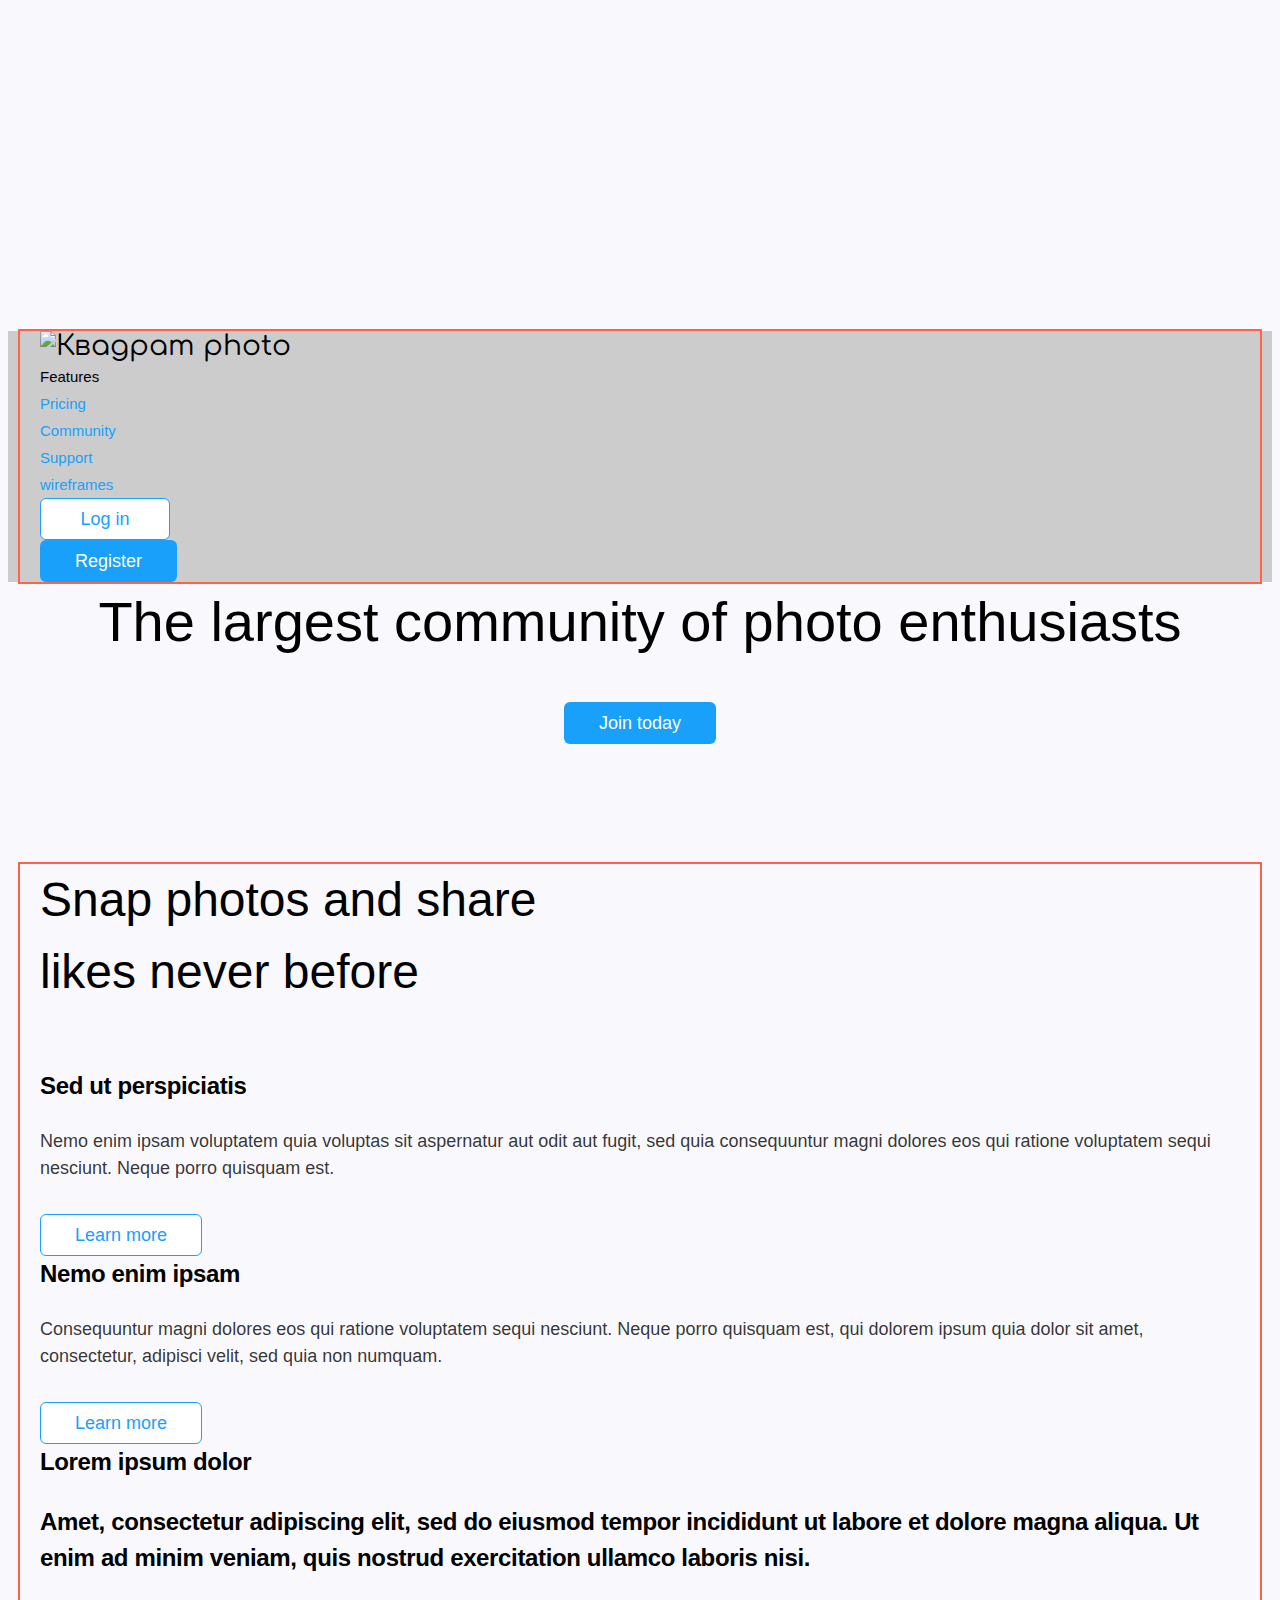
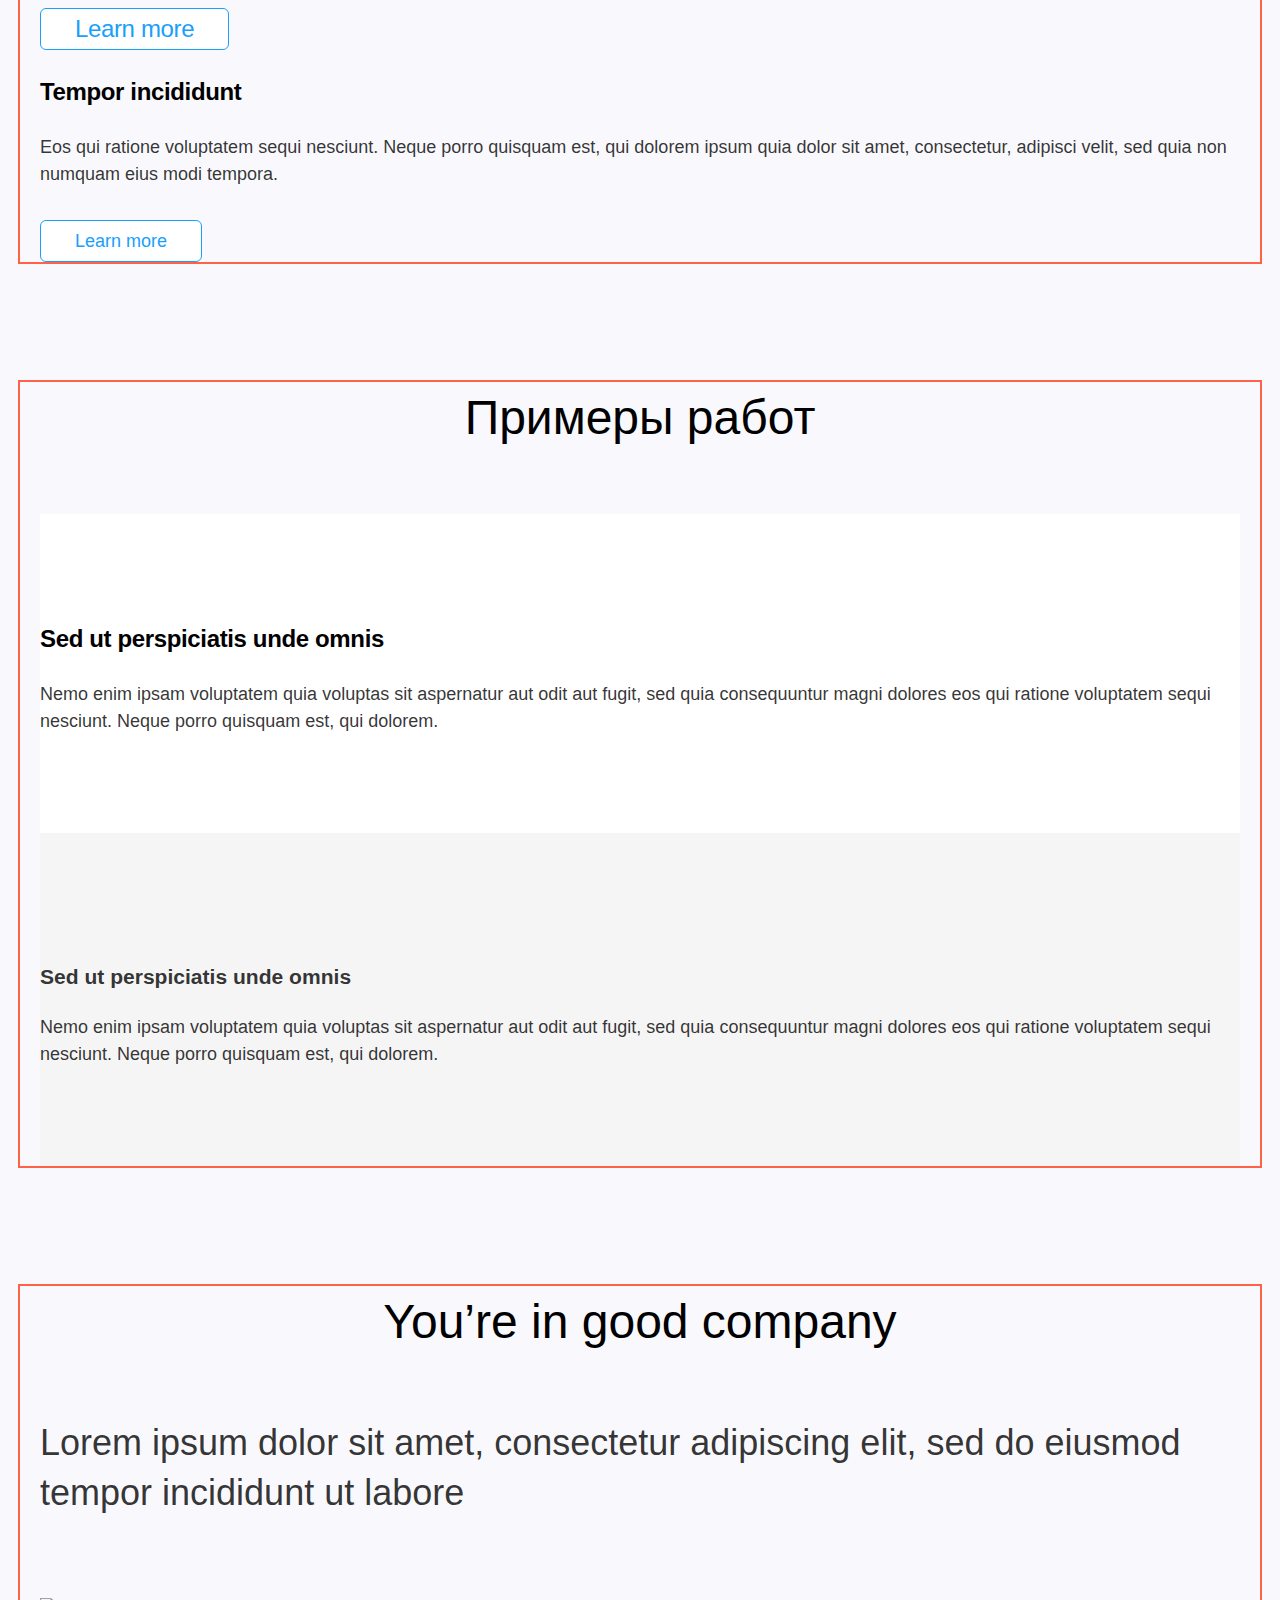
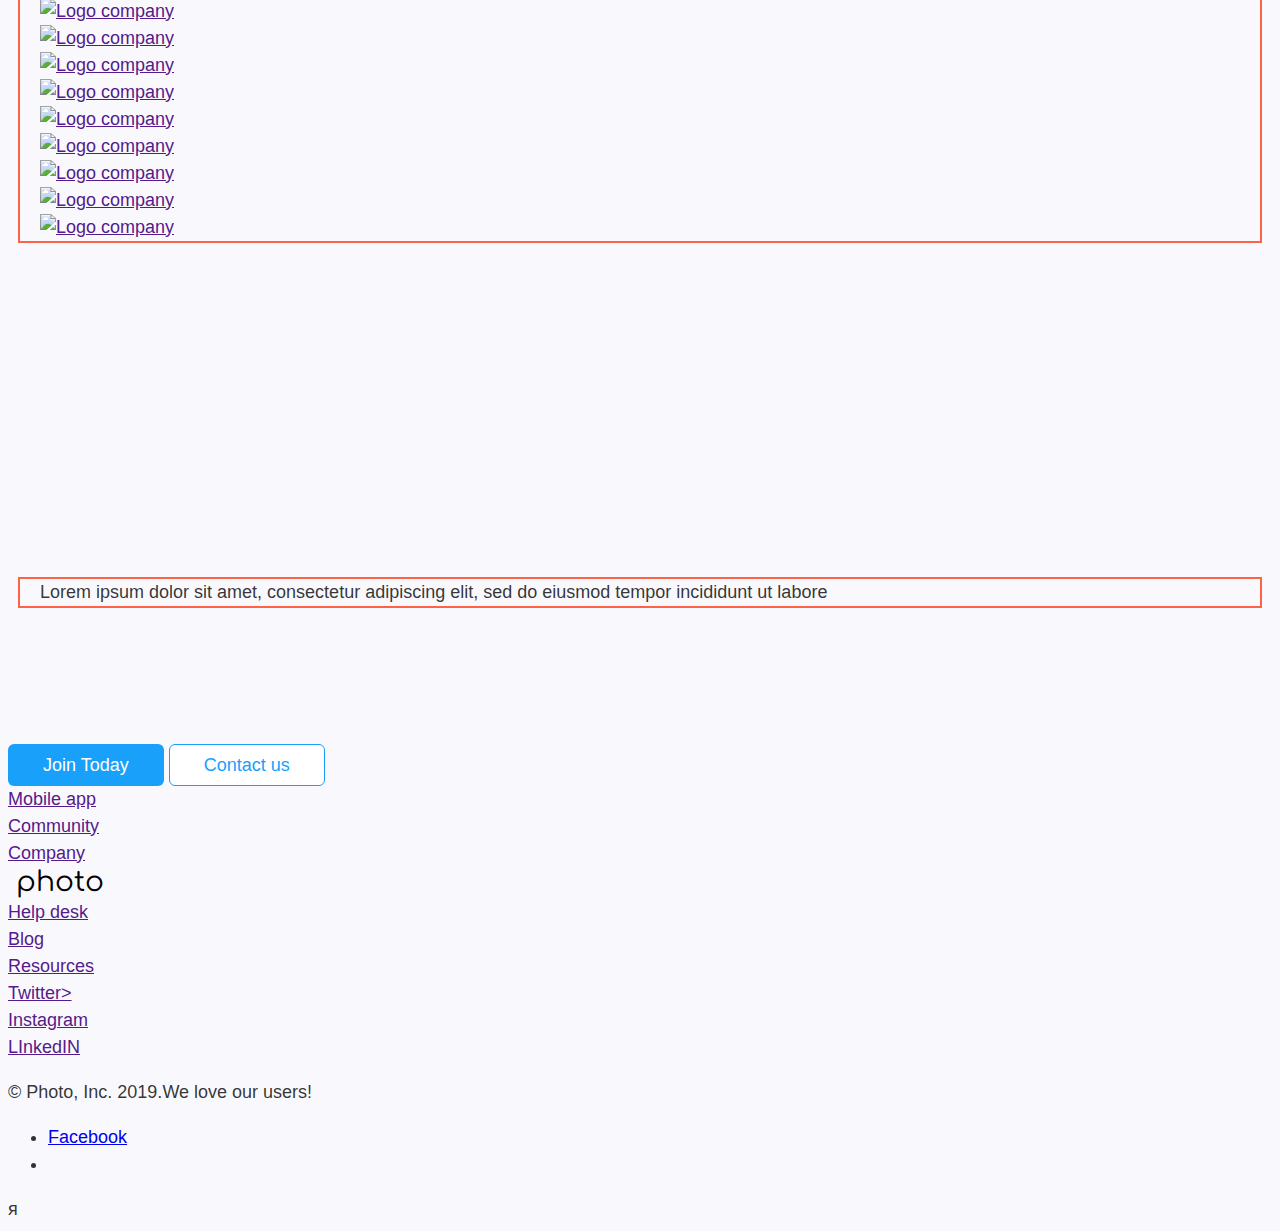
==== commit 8f60668b: "яна 3 мод 1 урок практически закончили" ====
--- a/index.html
+++ b/index.html
@@ -176,9 +176,11 @@
     </section>
 
 <!--SignUp-->
-<section class="section">
-    <div class="container">
-        <p class="section-description">
+<p>
+    <section class="section">
+        <div class="container">
+            <p class="section-description">
+</p>
             Lorem ipsum dolor sit amet, consectetur adipiscing elit, sed do eiusmod tempor incididunt ut labore
         </p>
     </div>
@@ -227,16 +229,19 @@
 </p>
 </footer>
 
-
-<a href="https://www.facebook.com/" target="_blank" rel="noreferrer noopener">
-    Facebook
-</a>
-
-<a href=""></a>
+<ul>
+    <li><a href="https://www.facebook.com/" target="_blank" rel="noreferrer noopener">
+        Facebook
+    </a></li>
+    
+    <li><a href=""></a></li>
+</ul>
+
+
 
 
 </body>
 
 </html>
 
-
+я
--- a/css/main.css
+++ b/css/main.css
@@ -33,7 +33,7 @@
 }
 
 /* 3 модуль 1 занятия контейнеры (контейнер не должен иметь своих паддингов его задача обернуть и центрировать горизонтально, вертикально он ничего не должен делать) */
-/* 3 модуль 1 занят Дали паддинги целим кантейнирам  */
+/* 3 модуль 1 занят Дали паддинги целим кантейнирам 1 */
 .container {
     margin-left: auto;
     margin-right: auto;
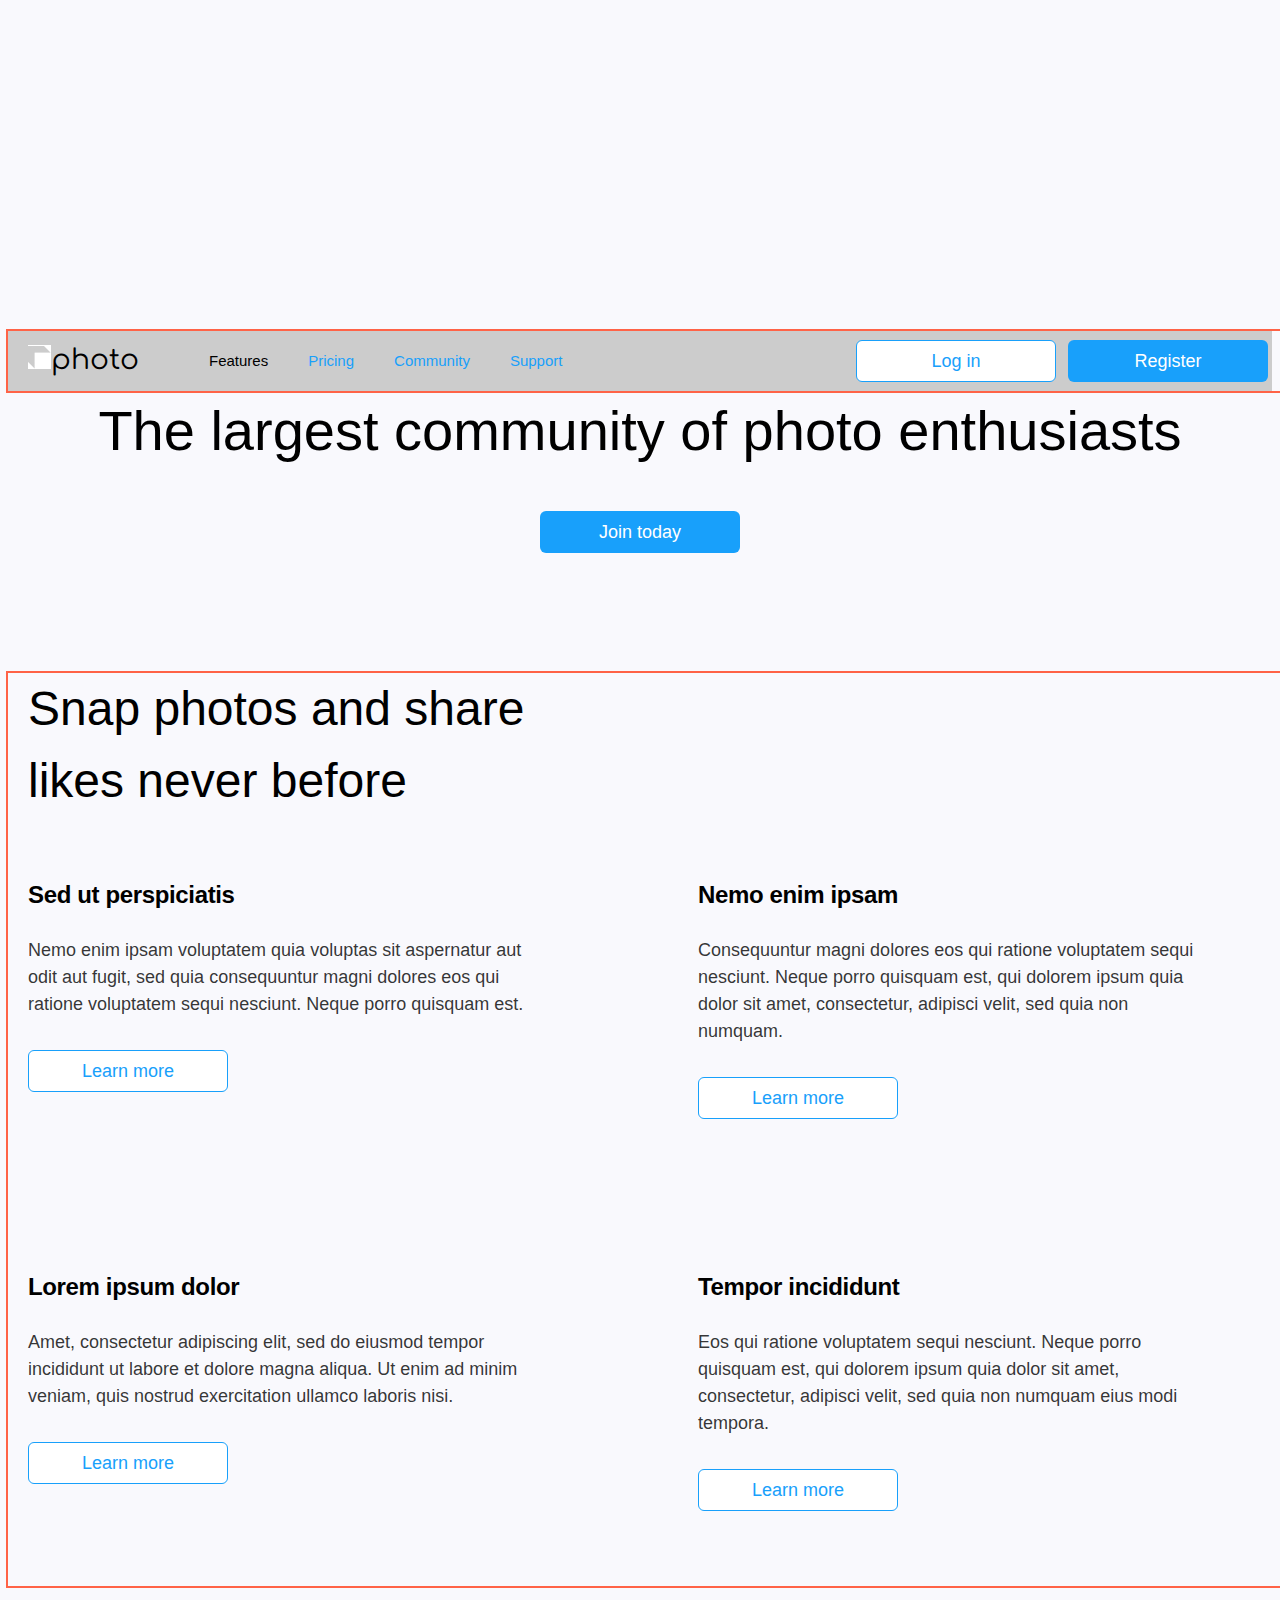
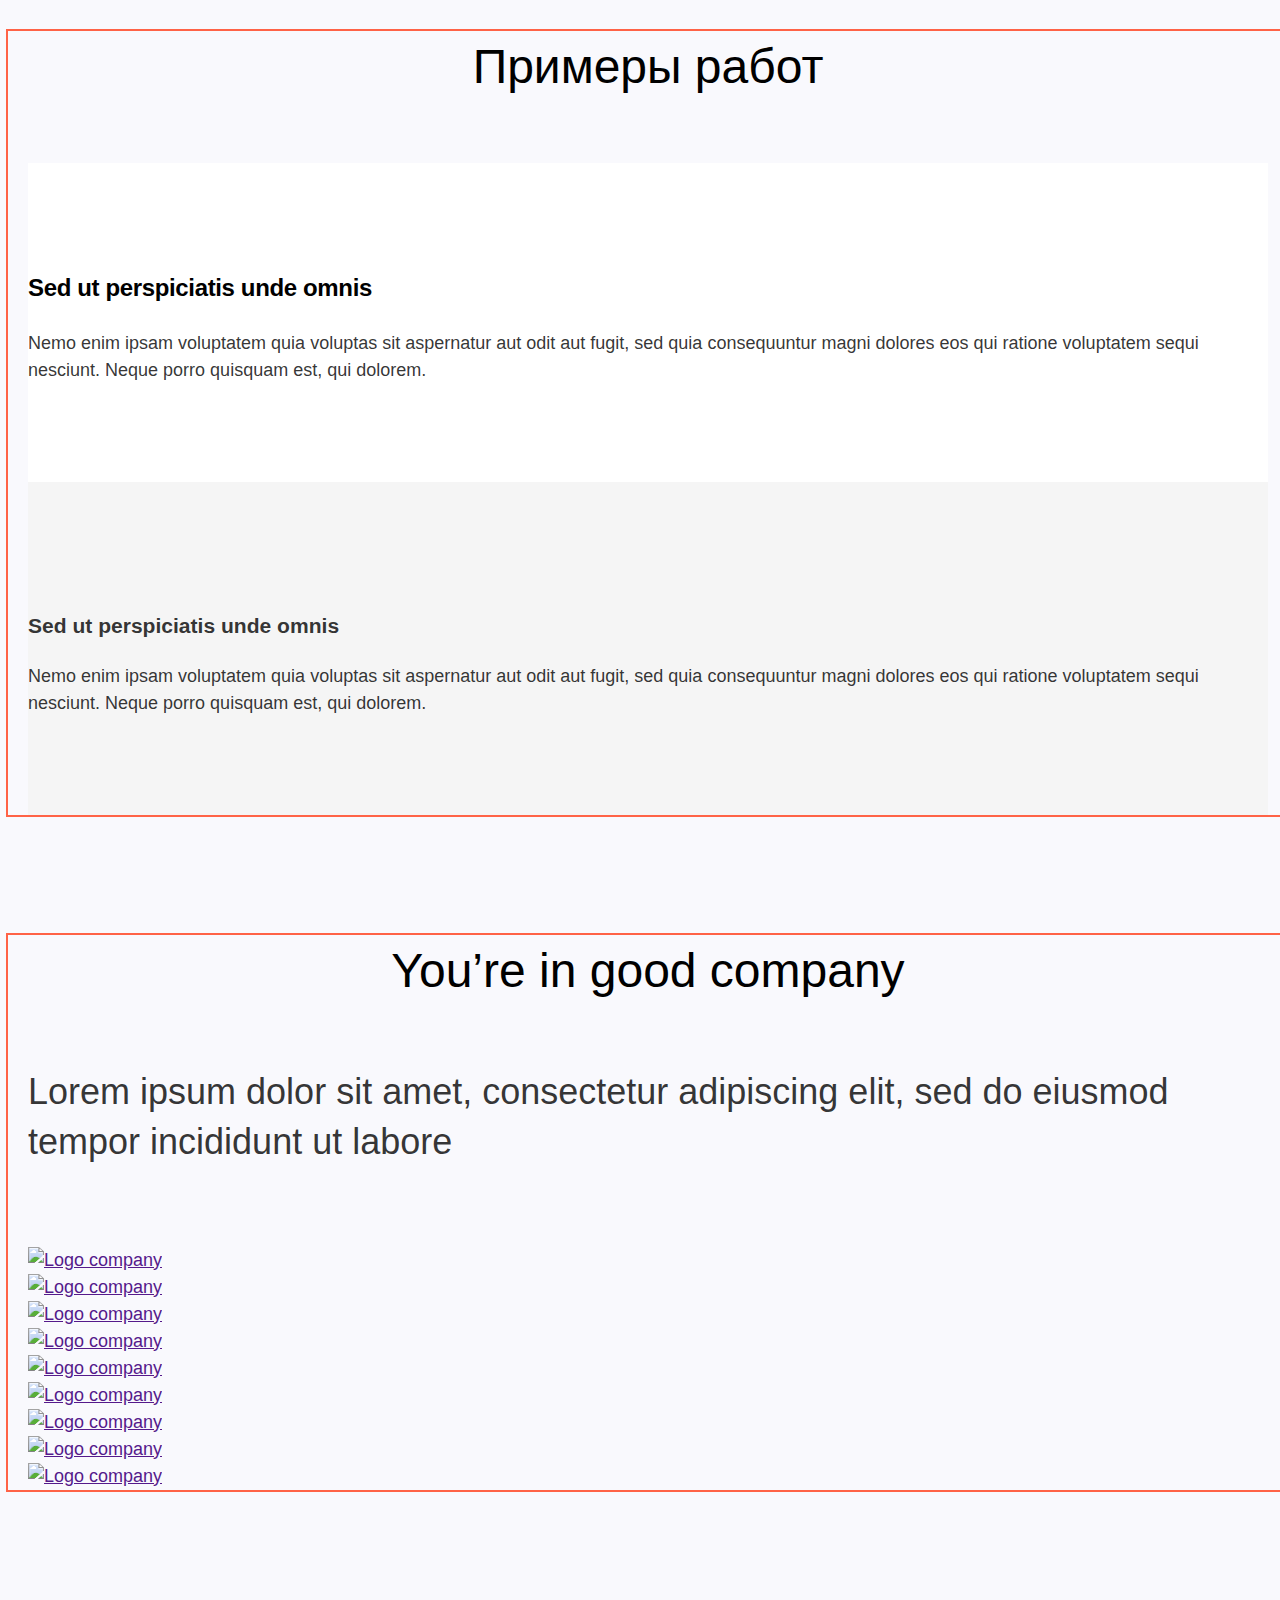
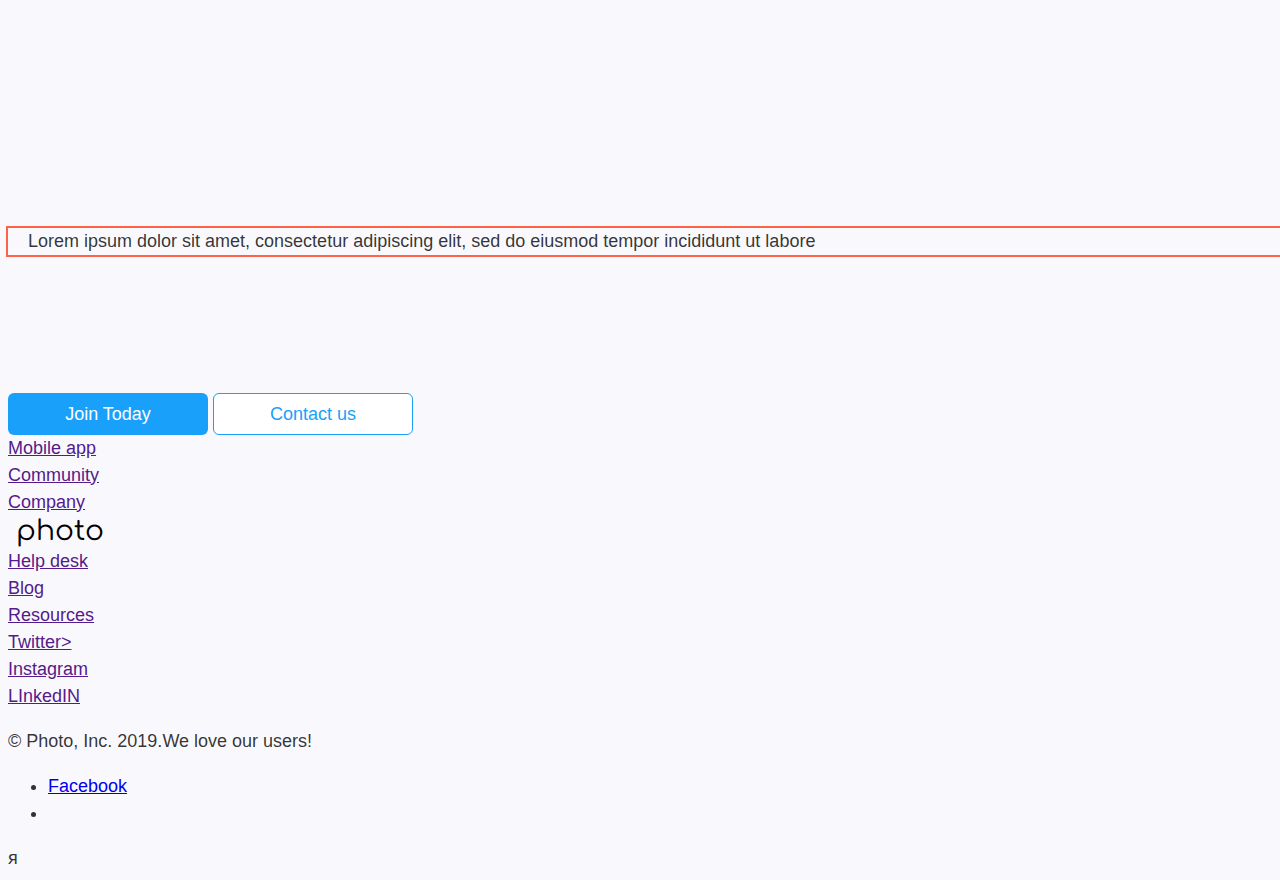
==== commit 6586cb49: "практически конец репы 2 занят 3 мод" ====
--- a/index.html
+++ b/index.html
@@ -23,31 +23,26 @@
 <body class="page">
     <!--Шапка сайта-->
 <header class="page-header">
-
-    <div class="container">
-<nav> 
+<nav class="container main-nav"> 
     <!-- или просто дать дополнительній класс наву Контейнер  -->
         <a href="http://google.com" class="logo">
-            <img src="./imeges/logo.svg" alt="Квадрат" width="200" height="200">
-            photo
+            <img src="./imeges/logo.jpg" alt="Квадрат" width="" height="">photo
         </a>
         
         <ul class="site-nav list">
-            <li><a href="" class="link current">Features</a></li>
-            <li><a href="" class="link">Pricing</a></li>
-            <li><a href="./community.html" class="link">Community</a></li>
-            <li><a href="" class="link">Support</a></li>
-            <li><a href="./wireframes.html" class="link">wireframes</a></li>
+            <li class="item"><a href="" class="link current">Features</a></li>
+            <li class="item"><a href="" class="link">Pricing</a></li>
+            <li class="item"><a href="./community.html" class="link">Community</a></li>
+            <li class="item"><a href="" class="link">Support</a></li>
         
         </ul>
         
         <ul class="auth-nav list">
         
-            <li><a href="" class="button secondary">Log in</a></li>
-            <li><a href="" class="button primary ">Register</a></li>
+            <li class="item"><a href="" class="button secondary">Log in</a></li>
+            <li class="item"><a href="" class="button primary ">Register</a></li>
         </ul>
 </nav>
-</div>
 </header> 
 
 
@@ -68,37 +63,31 @@
         <h2 class="section-title">Snap photos and share <br> likes never before</h2>
 
     <ul class="feature-list list">
-        <li>
+        <li class="items">
             <h3 class="title">Sed ut perspiciatis</h3>
             <p >Nemo enim ipsam voluptatem quia voluptas sit aspernatur aut odit aut fugit, sed quia consequuntur magni
                 dolores eos qui
                 ratione voluptatem sequi nesciunt. Neque porro quisquam est.</p>
             <a href="" class="button secondary">Learn more</a>
         </li>
-    </ul>
-
-    <ul class="feature-list list">
-    <li>
+
+    <li class="items">
         <h3 class="title">Nemo enim ipsam</h3>
         <p>Consequuntur magni dolores eos qui ratione voluptatem sequi nesciunt. Neque porro quisquam est, qui dolorem
             ipsum quia
             dolor sit amet, consectetur, adipisci velit, sed quia non numquam.</p>
         <a href="" class="button secondary">Learn more</a>
     </li>
-    </ul>
-
-    <ul class="feature-list list">
-    <li class="title">
+    
+    <li class="items">
         <h3 class="title">Lorem ipsum dolor</h3>
         <p>Amet, consectetur adipiscing elit, sed do eiusmod tempor incididunt ut labore et dolore magna aliqua. Ut enim
             ad minim
             veniam, quis nostrud exercitation ullamco laboris nisi.</p>
         <a href="" class="button secondary">Learn more</a>
     </li>
-    </ul>
-
-    <ul class="feature-list list">
-    <li>
+
+    <li class="items">
         <h3 class="title">Tempor incididunt</h3>
         <p>Eos qui ratione voluptatem sequi nesciunt. Neque porro quisquam est, qui dolorem ipsum quia dolor sit amet,
             consectetur,
--- a/css/main.css
+++ b/css/main.css
@@ -1,116 +1,140 @@
- /* цвет основного текста #000000 */
+/* цвет основного текста #000000 */
 /* вторичный цвет текста rgba(0, 0, 0, 0.8)  */
 
 /* белый цвет #FFFFFF */
 /* акценты #18A0FB */
 /* вторичный цвет фона #F5F5F5 */
- 
- :root {
-    --primary-text-color: rgba(0, 0, 0, 0.8);
-    --title-text-color: black;
-    --accent-color: #18A0FB;
-    --primary-white-color:#ffffff;
-
-    /* 3 мод 1 зан. Дали для секции, которая с разными фонами дополнит фон */
-    --secondary-bg-color: #f5f5f5;
-    
- }
- 
-  body {
-    background:var(--primary-white-color);
-    color: var(--primary-text-color);
-    font-family: Montserrat, sans-serif;
-    font-size: 18px;
-    line-height: 1.67;
-}
-
+
+:root {
+  --primary-text-color: rgba(0, 0, 0, 0.8);
+  --title-text-color: black;
+  --accent-color: #18a0fb;
+  --primary-white-color: #ffffff;
+
+  /* 3 мод 1 зан. Дали для секции, которая с разными фонами дополнит фон */
+  --secondary-bg-color: #f5f5f5;
+}
+
+body {
+  background: var(--primary-white-color);
+  color: var(--primary-text-color);
+  font-family: Montserrat, sans-serif;
+  font-size: 18px;
+  line-height: 1.67;
+}
 
 /* 3 зан 1 лек сбросили автоматические марджаны и паддинги от бразера во всех списках  */
 .list {
-    list-style: none;
-    padding: 0;
-    margin: 0;
+  list-style: none;
+  padding: 0;
+  margin: 0;
 }
 
 /* 3 модуль 1 занятия контейнеры (контейнер не должен иметь своих паддингов его задача обернуть и центрировать горизонтально, вертикально он ничего не должен делать) */
 /* 3 модуль 1 занят Дали паддинги целим кантейнирам 1 */
 .container {
-    margin-left: auto;
-    margin-right: auto;
-    width: 1240px;
-    outline: 2px solid tomato;
-    padding-right: 20px;
-    padding-left: 20px;
+  margin-left: auto;
+  margin-right: auto;
+  width: 1240px;
+  outline: 2px solid tomato;
+  padding-right: 20px;
+  padding-left: 20px;
 }
 
 /* logo */
 .logo {
-    color: var(--title-text-color);
-    font-family: Comfortaa,cursive; 
-
-font-size: 28px;
-line-height: 1.14;
-
-text-decoration: none;
-
+  color: var(--title-text-color);
+  font-family: Comfortaa, cursive;
+
+  font-size: 28px;
+  line-height: 1.14;
+
+  text-decoration: none;
 }
 
 /* ми перебили вар на другой акцент внутри переменной  --new-accent: red;
     color: var(--accent-color) поменяли на новую*/
 .logo:hover {
-    --new-accent: red;
-    color: var(--new-accent);
+  --new-accent: red;
+  color: var(--new-accent);
 }
 
 /* 3 модуль 1 заняттия КОНТЕЙНЕРЫ */
 .page-header {
-    background-color: #ccc;
+  background-color: #ccc;
+}
+
+/*  3 mod 2 les give nav ectra class main nav to make all ul in one row   */
+.main-nav {
+  display: flex;
+  align-items: center;
 }
 
 /* site nav */
-.site-nav .link{
-    color: var(--accent-color)
-    ;
-font-weight: 500;
-font-size: 15px;
-line-height: 1.2;
-text-decoration: none;
-
-}
-.site-nav .link:hover, .site-nav .link:focus {
-    color: var(--title-text-color);}
-
-    .site-nav .link.current {
-        color: var(--title-text-color);
-    }
-
+/* 3 mod 2 les display change,margin left */
+.site-nav {
+  display: flex;
+  margin-left: 70px;
+}
+/* 3 mod 2 les margin for + extra class .items for  li exept last one */
+.site-nav .item:not(:last-child) {
+  margin-right: 40px;
+}
+
+/* 3 mod 2 les - a change to display block,padding top and bottom for a  */
+.site-nav .link {
+  display: block;
+  padding-top: 21px;
+  padding-bottom: 21px;
+  color: var(--accent-color);
+  font-weight: 500;
+  font-size: 15px;
+  line-height: 1.2;
+  text-decoration: none;
+}
+.site-nav .link:hover,
+.site-nav .link:focus {
+  color: var(--title-text-color);
+}
+
+.site-nav .link.current {
+  color: var(--title-text-color);
+}
+
+/* 3 mod 2 sec auth nav - flex, margin left */
+.auth-nav {
+  display: flex;
+  margin-left: auto;
+}
+
+.auth-nav .item + .item {
+  margin-left: 12px;
+}
 .clients > .section-title {
-    color: tomato;
+  color: tomato;
 }
 
 /* hero 
 3 лекция 1 зан - 1.сбрасываем марджаны 2.отодвигаем нижн марджаном заголовок от кнопки
  */
 
- /* задали герою текст - елайн */
-
- .hero {
-    text-align: center;
- }
+/* задали герою текст - елайн */
+
+.hero {
+  text-align: center;
+}
 
 .hero-title {
-    margin-top: 0;
-    margin-bottom: 40px;
-   
-    color: var(--title-text-color);
-    
-font-weight: 400;
-font-size: 56px;
-line-height: 1.43;
-
-text-align: center;
-
-
+  margin-top: 0;
+  margin-bottom: 40px;
+
+  color: var(--title-text-color);
+
+  font-weight: 400;
+  font-size: 56px;
+  line-height: 1.43;
+
+  text-align: center;
 }
 
 /* section */
@@ -119,57 +143,75 @@
 /* 3 мод 1 зан задаем секции но - паддинг */
 
 .section.no-padding {
-    padding-top: 0%;
-    padding-bottom: 0;
+  padding-top: 0;
+  padding-bottom: 0;
 }
 
 .section {
-    padding-top: 120px;
-    padding-bottom: 120px;
+  padding-top: 120px;
+  padding-bottom: 120px;
 }
 .section-title {
-    margin-top: 0%;
-    margin-bottom: 60px;
-
-    color: var(--title-text-color);
- 
-font-weight: 400;
-font-size: 48px;
-line-height: 1.5;
-
-}
-
+  margin-top: 0;
+  margin-bottom: 60px;
+
+  color: var(--title-text-color);
+
+  font-weight: 400;
+  font-size: 48px;
+  line-height: 1.5;
+}
 
 /* Дали центрирование тем отделам, которые нужнались секции Примеры работ и клиенты  */
 .section-title.centred {
-    text-align: center;
+  text-align: center;
 }
 
 /* 3 мод 1 зан дали марджаны отступ от параграфа к фото */
 .section-description {
-
-margin-top: 0;
-margin-bottom: 80px;
-font-size: 36px;
-line-height: 1.39;
+  margin-top: 0;
+  margin-bottom: 80px;
+  font-size: 36px;
+  line-height: 1.39;
 }
 
 /* FUTURES and EXAMPLES*/
 /* features селектор потомка добавили works лист, потому что оденаковіе характеристики*/
 
+/* 3 mod 2 lesson add wrap for make the extra raw */
+/* 3 лек 2 занзадать отрицательній марджан - половину от маржана с макета  */
+
+.feature-list {
+  display: flex;
+  flex-wrap: wrap;
+  margin: -75px;
+}
+
+/* 3 mod 2 less li add max width  */
+/* 3 лекц 2 занят здать марджан половину что на макете  */
+.feature-list .items {
+  width: 520px;
+  margin: 75px;
+}
+
 /* 3 мод 1 зан сбрасіваем марджині у заголовка по умолчянию */
+
 .feature-list .title,
 .work-list .title {
-    margin-top: 0;
-    margin-bottom: 24px;
-    color: var(--title-text-color);
- 
-font-weight: 700;
-font-size: 24px;
-line-height: 1.5;
-
-
-letter-spacing: -0.015em;
+  margin-top: 0;
+  margin-bottom: 24px;
+  color: var(--title-text-color);
+
+  font-weight: 700;
+  font-size: 24px;
+  line-height: 1.5;
+
+  letter-spacing: -0.015em;
+}
+
+.feature-list p {
+  margin-top: 0;
+  margin-bottom: 32px;
 }
 
 /* WORKS */
@@ -177,24 +219,15 @@
 /* подсвитить все четные серым цвето */
 /* задали бекграунт цвет для каждой второй секции и для основной */
 
-
-
 .work-list > .item {
-padding-top: 80px;
-padding-bottom: 80px;
-background-color: var(--primary-white-color);
-
+  padding-top: 80px;
+  padding-bottom: 80px;
+  background-color: var(--primary-white-color);
 }
 
 .work-list > .item:nth-child(2n) {
-    background-color: var(--secondary-bg-color);
-}
-
-.feature-list p {
-    margin-top: 0;
-    margin-bottom: 32px;
-}
-
+  background-color: var(--secondary-bg-color);
+}
 
 /* button */
 /* class buttom - это кнопки ссылочки : типа регестрация и тд  перебили засчет того,что дали дополнительный класс прймери*/
@@ -203,44 +236,35 @@
 
 /* 3 мод 1 занят задали бордер (рамку) для кнопки, цвет транспарент - прозрачний цвет*/
 .button {
-    display: inline-block;
-    border: 1px solid transparent; 
-    border-radius: 6px;
-    padding: 11px 34px;
-    min-width: 130px;
-
-    color: var(--title-text-color);
-    background-color: var(--primary-white-color);
-
-    font-weight: 500;
-    font-size: 1.2;
-    line-height: 18px;
-    text-decoration: none;
-    text-align: center;
-
-}
-
+  display: inline-block;
+  border: 1px solid transparent;
+  border-radius: 6px;
+  padding: 11px 34px;
+  min-width: 130px;
+
+  color: var(--title-text-color);
+  background-color: var(--primary-white-color);
+
+  font-weight: 500;
+  font-size: 1.2;
+  line-height: 18px;
+  text-decoration: none;
+  text-align: center;
+}
 
 .button.primary {
-    color: var(--primary-white-color); 
-    background-color: var(--accent-color); 
-         
-} 
-
+  color: var(--primary-white-color);
+  background-color: var(--accent-color);
+}
 
 /* 3 мод 1 занят задали бордер (рамку) для кнопки транспарент више общую, применили бордер калер для рамки на синий */
 .button.secondary {
-    border-color: var(--accent-color);
-    color: var(--accent-color); 
-    background-color: var(--primary-white-color); 
+  border-color: var(--accent-color);
+  color: var(--accent-color);
+  background-color: var(--primary-white-color);
 }
 
 /* робота с репетой */
-*,
-*::before,
-*::after {
-  box-sizing: border-box;
-}
 
 body {
   font-family: sans-serif;
@@ -263,5 +287,3 @@
   border-top: 10px solid #2196f3;
   border-bottom: 10px solid #2196f3;
 }
-
-
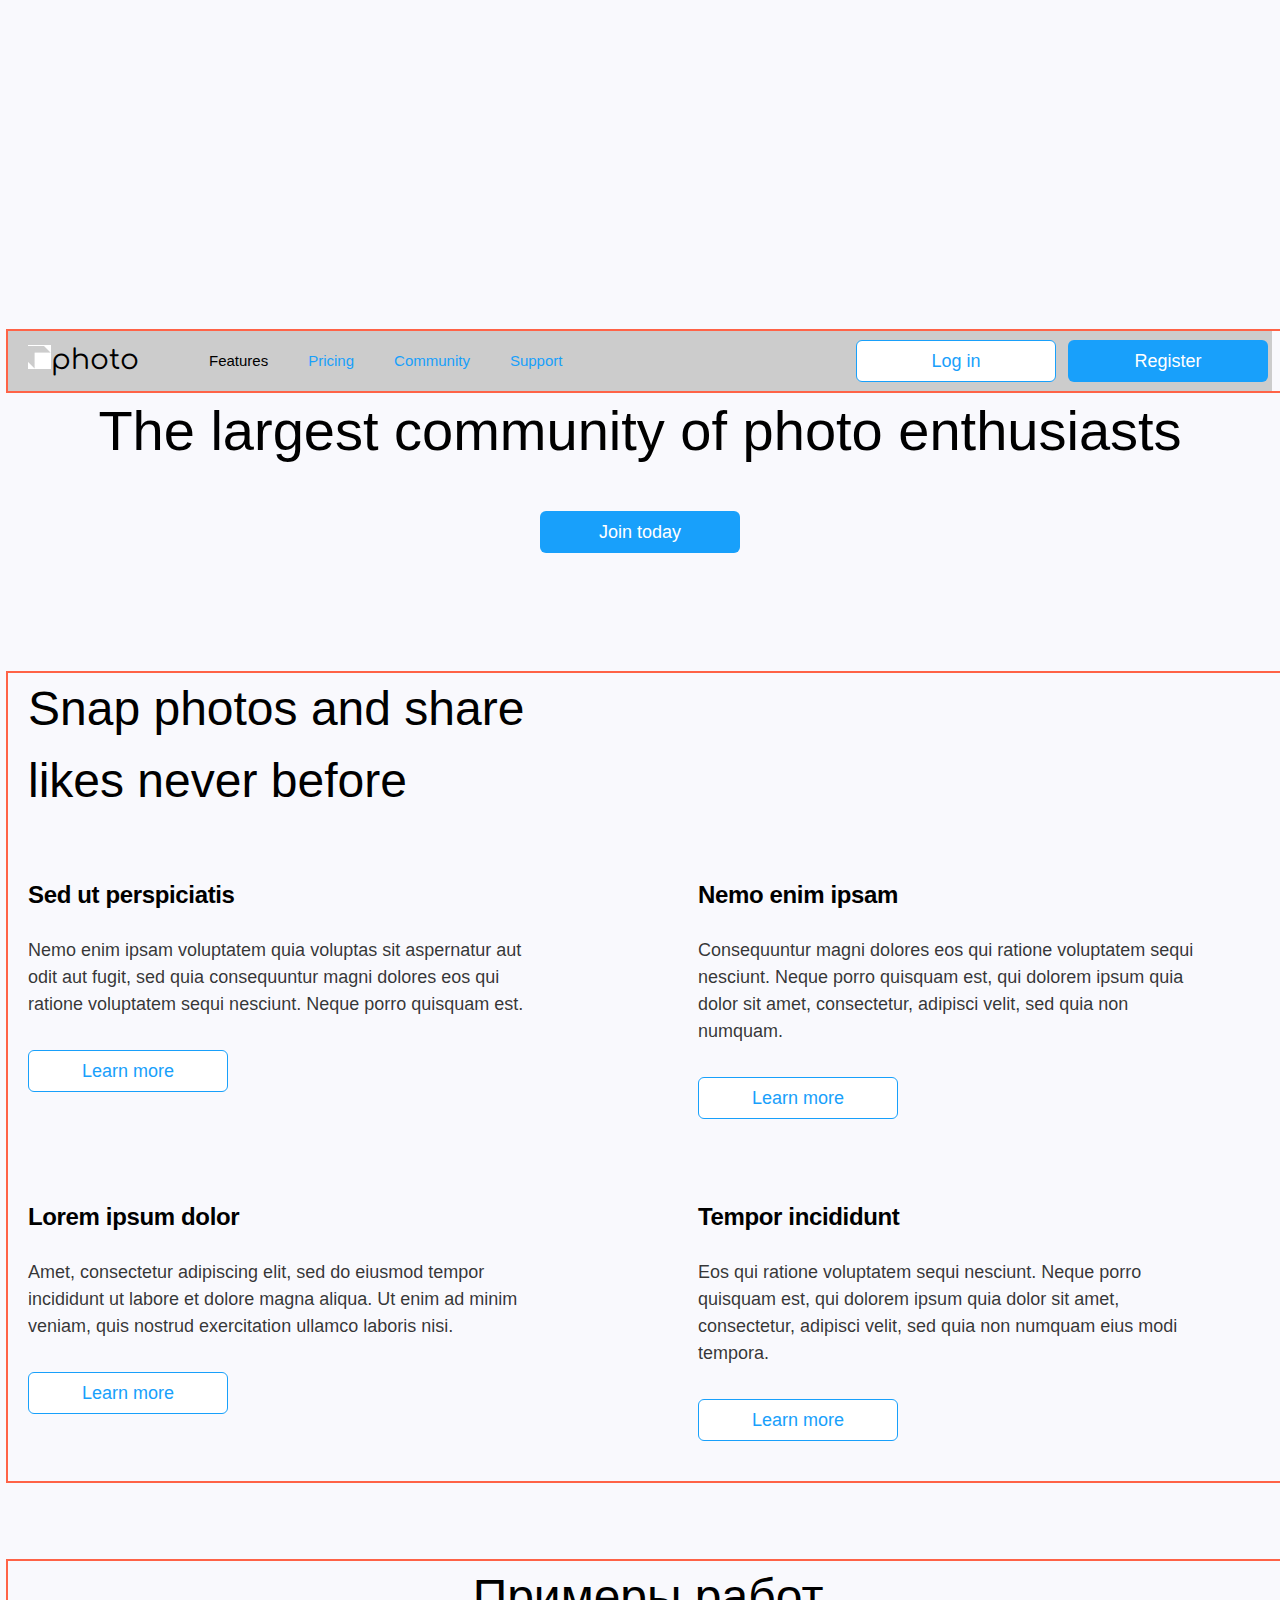
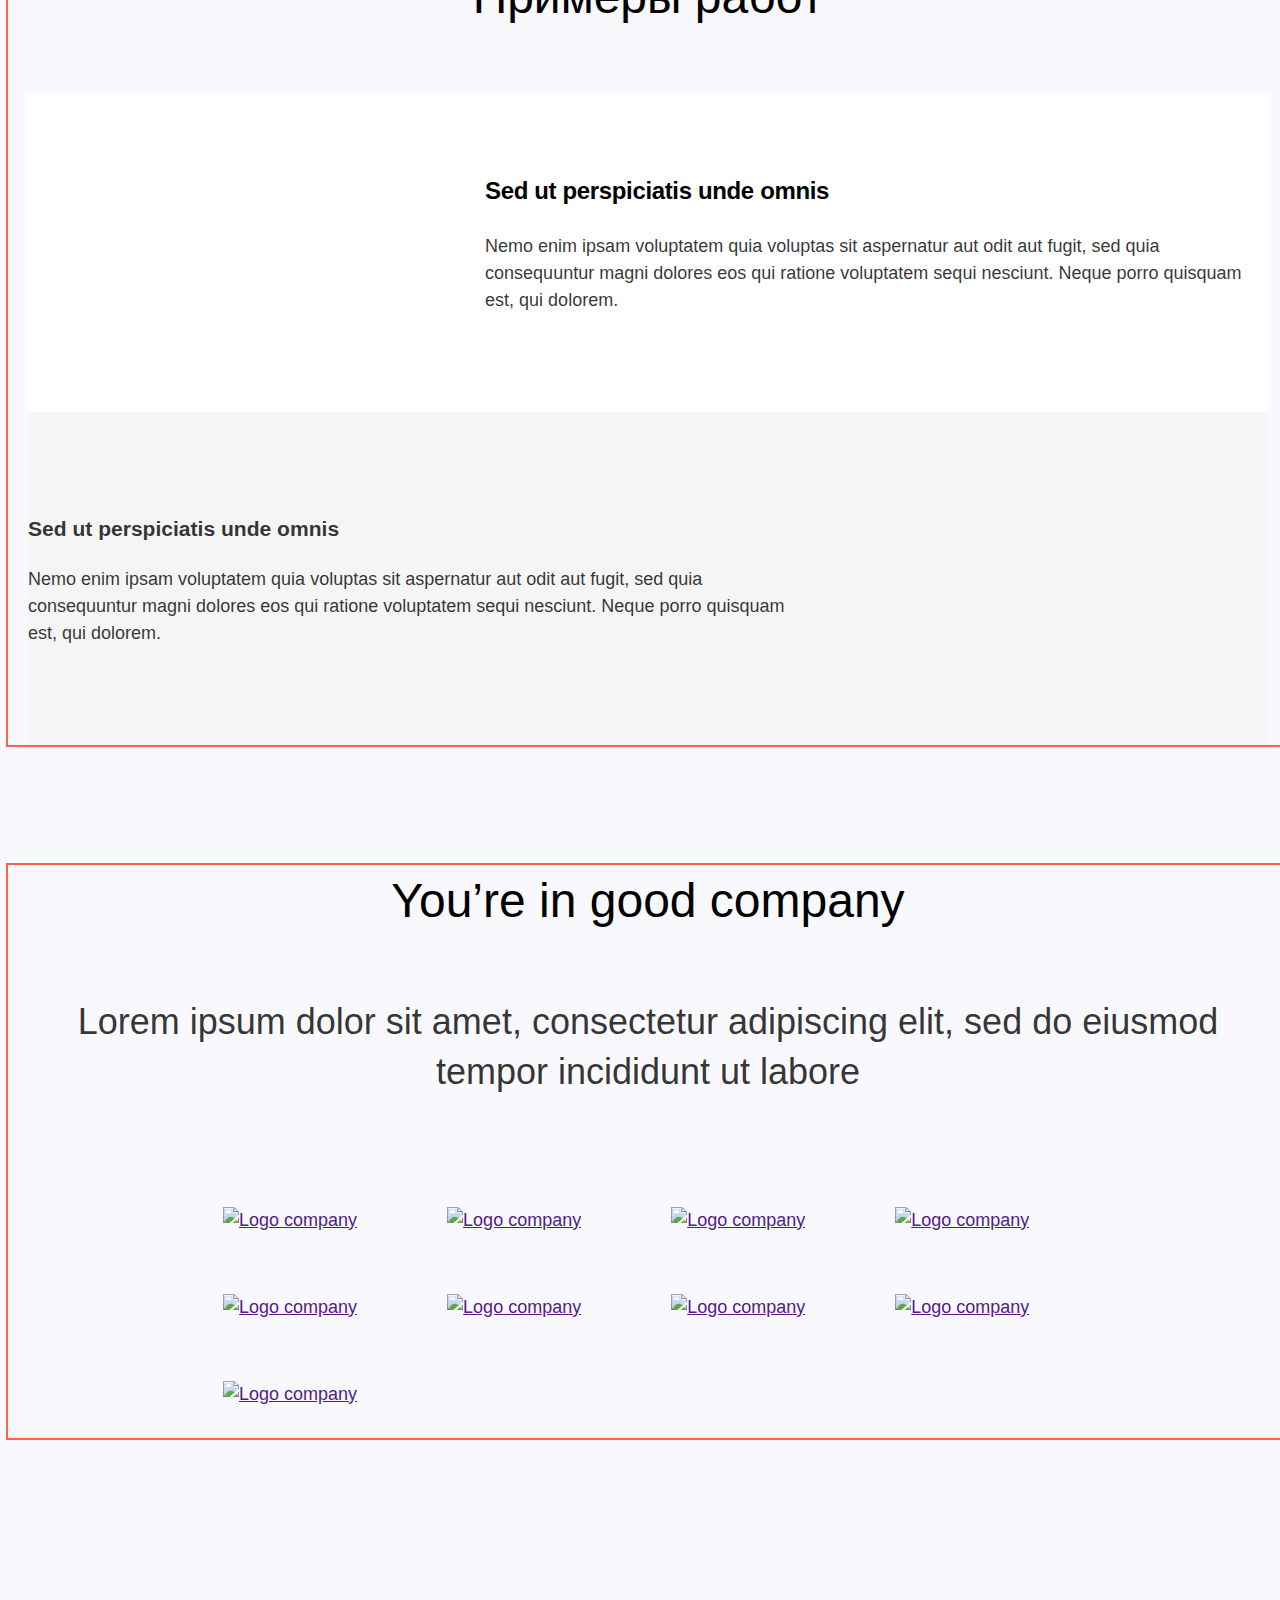
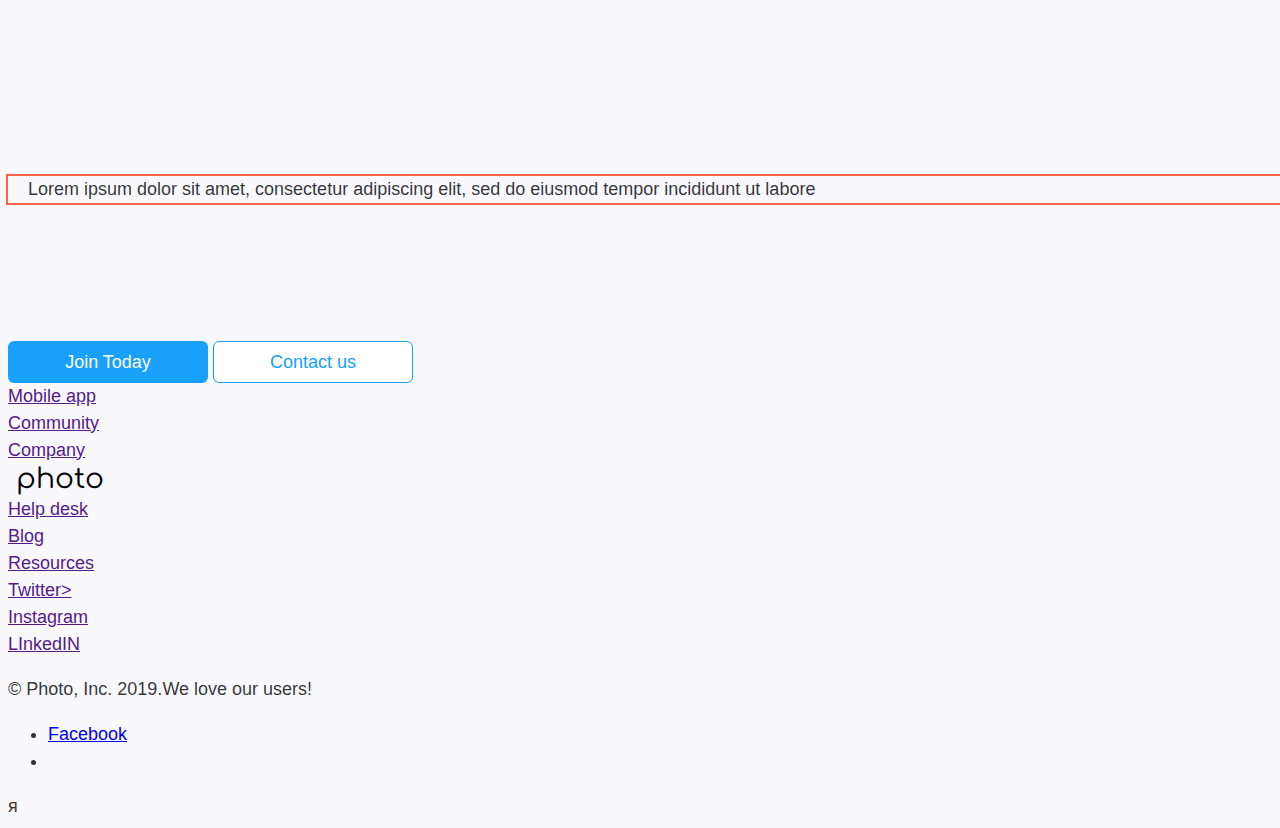
==== commit 37b6a366: "яна завершение 3 мод 2 занят" ====
--- a/index.html
+++ b/index.html
@@ -108,18 +108,22 @@
     <ul class="work-list list">
         <li class="item">
             <img src="./imeges/Rectangle(1).png" alt="" width="750">
+            <div class="content">
             <h3 class="title">Sed ut perspiciatis unde omnis</h3>
             <p>Nemo enim ipsam voluptatem quia voluptas sit aspernatur aut odit aut fugit, sed quia consequuntur magni
                 dolores eos qui
                 ratione voluptatem sequi nesciunt. Neque porro quisquam est, qui dolorem.</p>
+                </div>
         </li>
         <li class="item">
             <img src="./imeges/Rectangle(1).png" alt="" width="750">
+            <div class="content">
             <h3>Sed ut perspiciatis unde omnis</h3 class="title">
             <p>Nemo enim ipsam voluptatem quia voluptas sit aspernatur aut odit aut fugit, sed quia consequuntur magni
                 dolores
                 eos qui
                 ratione voluptatem sequi nesciunt. Neque porro quisquam est, qui dolorem.</p>
+                </div>
         </li>
     </ul>
 </div>
@@ -131,11 +135,11 @@
     <div class="container">
         <!-- дополнительний класс клаентс сверху -->
     <h2 class="section-title centred" >You’re in good company</h2>
-    <p class="section-description">
+    <p class="section-description centred">
         Lorem ipsum dolor sit amet, consectetur adipiscing elit, sed do eiusmod tempor incididunt ut labore
     </p>
 
-    <ul class="list">
+    <ul class="client-list list">
         <li><a href=""><img src="./imeges/Rectangle(1).png" alt="Logo company"></a></li>
    
   
--- a/css/main.css
+++ b/css/main.css
@@ -163,7 +163,8 @@
 }
 
 /* Дали центрирование тем отделам, которые нужнались секции Примеры работ и клиенты  */
-.section-title.centred {
+.section-title.centred,
+.section-description.centred {
   text-align: center;
 }
 
@@ -184,14 +185,14 @@
 .feature-list {
   display: flex;
   flex-wrap: wrap;
-  margin: -75px;
+  margin: -40px -75px;
 }
 
 /* 3 mod 2 less li add max width  */
 /* 3 лекц 2 занят здать марджан половину что на макете  */
 .feature-list .items {
   width: 520px;
-  margin: 75px;
+  margin: 40px 75px;
 }
 
 /* 3 мод 1 зан сбрасіваем марджині у заголовка по умолчянию */
@@ -218,18 +219,48 @@
 /* дополнительный класс в секцию екзампл для паддингов */
 /* подсвитить все четные серым цвето */
 /* задали бекграунт цвет для каждой второй секции и для основной */
+/* 3 мод 2 зан задаем дисплей для ворк листа, а также оборачиваем в див название и праграф */
+/*  задаем марджані справа и слева от картинки для четніх и нечетніх*/
 
 .work-list > .item {
+  display: flex;
+  align-items: center;
   padding-top: 80px;
   padding-bottom: 80px;
   background-color: var(--primary-white-color);
 }
 
 .work-list > .item:nth-child(2n) {
+  flex-direction: row-reverse;
   background-color: var(--secondary-bg-color);
 }
 
-/* button */
+.work-list > .item:nth-child(2n + 1) > .content {
+  margin-left: 84px;
+}
+.work-list > .item:nth-child(2n) > .content {
+  margin-right: 84px;
+}
+
+/* clients */
+/* 3 mod 2 les add flex */
+
+.client-list {
+  display: flex;
+  flex-wrap: wrap;
+  width: 940px;
+  margin: -30px --45px;
+  margin-left: auto;
+  margin-right: auto;
+}
+
+.client-list li {
+  margin: 30px 45px;
+}
+
+/* задам */
+
+/* tutton */
 /* class buttom - это кнопки ссылочки : типа регестрация и тд  перебили засчет того,что дали дополнительный класс прймери*/
 
 /* 3 мод 1 зан - 1.бордер и 2.паддинг для кнопки , 3.дисплей инлайн блок для кнопки 4.ширина для кнопки 5.текст елайн -центр для текста, чтоби текст кнопок внутри стоял по центру */
